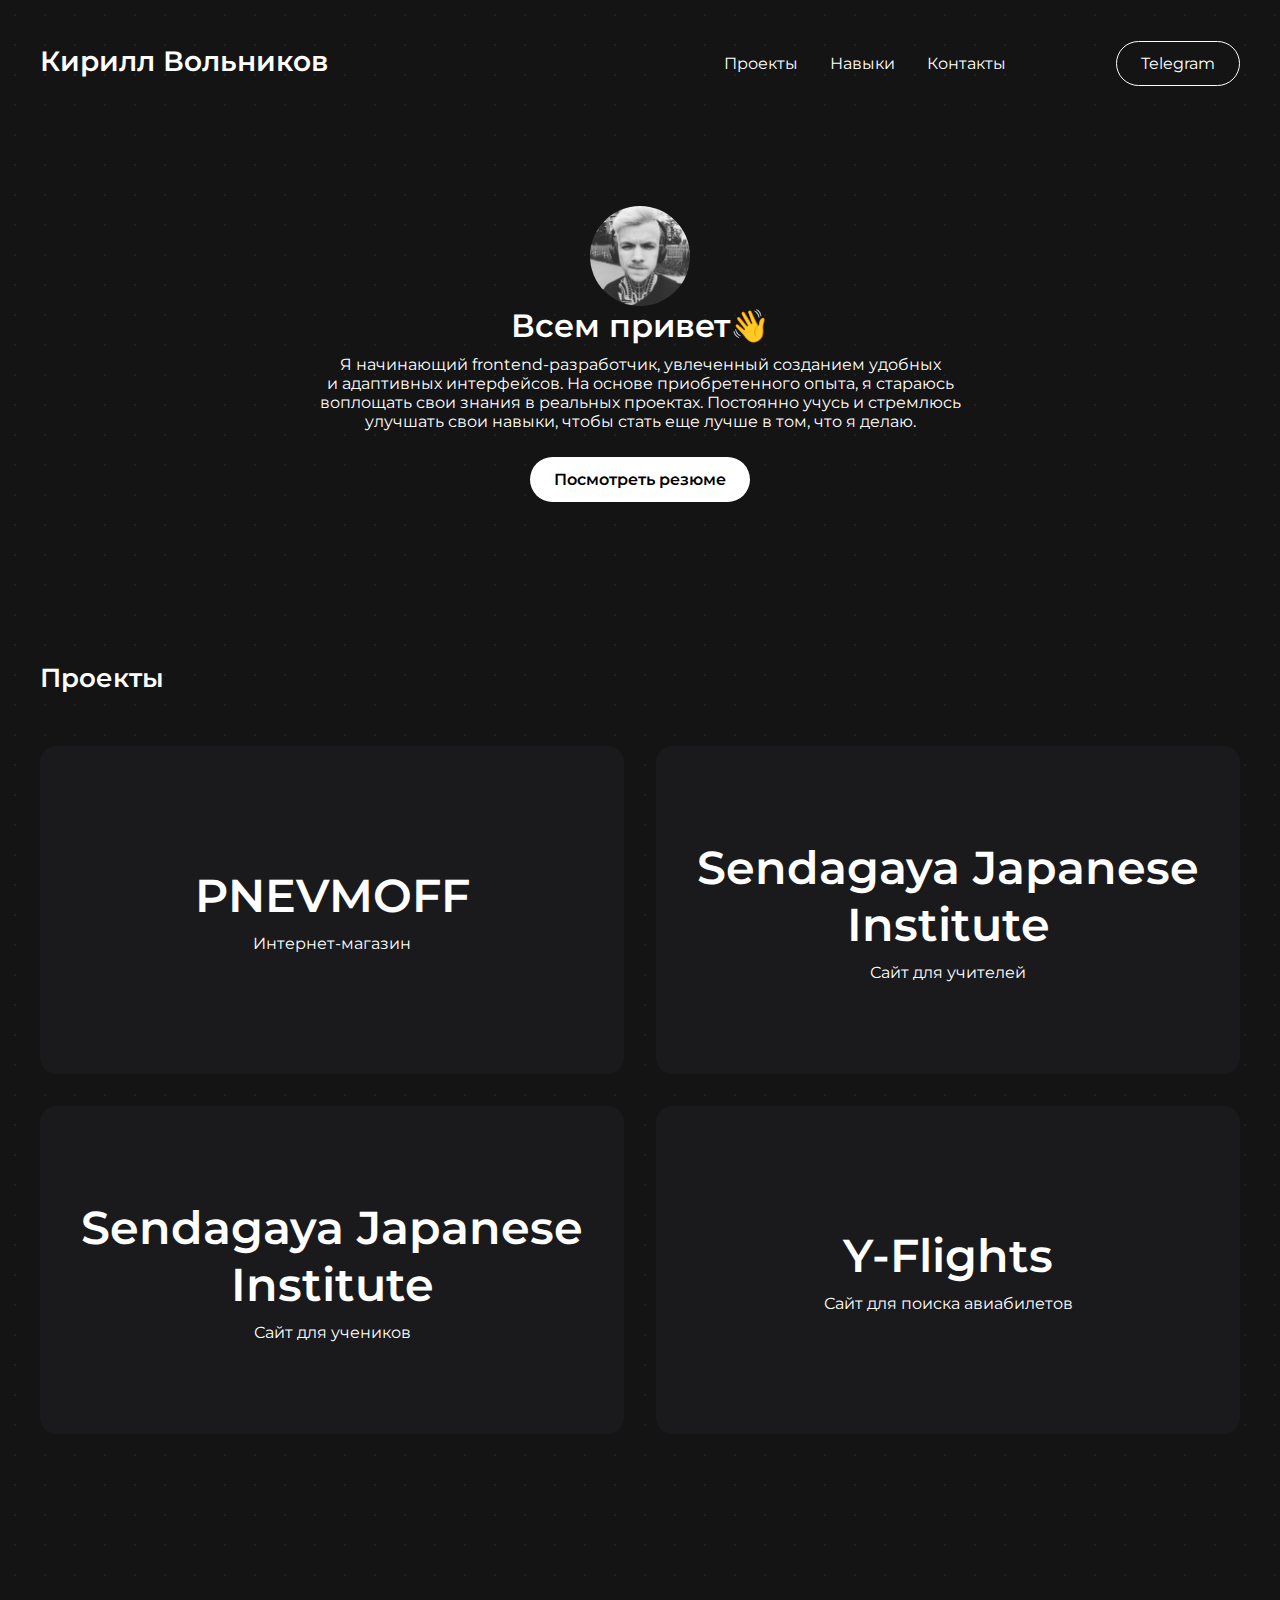
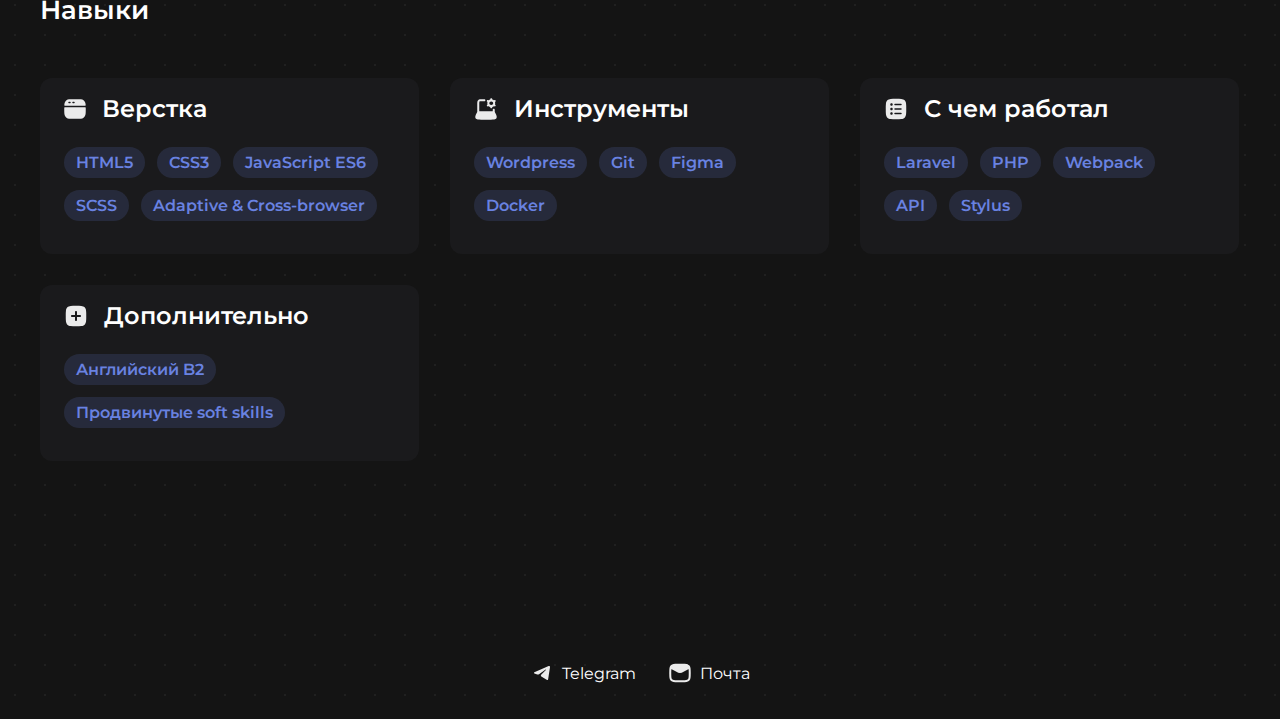
==== index.html @ 9c6f5b00 "adaptive & mobile versions" ====
<!DOCTYPE html>
<html lang="Eng">
<head>
    <meta charset="utf-8">
    <meta name="viewport" content="width=device-width, initial-scale=1">
    <title>Вольников Кирилл</title>
    <link rel="stylesheet" href="style.css"/>
    <link rel="preconnect" href="https://fonts.googleapis.com">
    <link rel="preconnect" href="https://fonts.gstatic.com" crossorigin>
    <link href="https://fonts.googleapis.com/css2?family=Montserrat:ital,wght@0,100..900;1,100..900&display=swap"
          rel="stylesheet">
</head>
<body>

<div class="mobile-menu">
    <a href="index.html#my-projects" class="mobile-item">
        <svg width="22" height="20" viewBox="0 0 22 20" fill="none" xmlns="http://www.w3.org/2000/svg">
            <path fill-rule="evenodd" clip-rule="evenodd"
                  d="M11.4635 4.24996L10.9425 3.20632C10.4704 2.25117 9.85806 1.01201 8.4626 0.488717C7.82373 0.249146 7.11205 0.249461 6.08264 0.249917C5.2039 0.249908 4.32205 0.249942 3.7497 0.300394C3.15996 0.352379 2.64388 0.462339 2.17258 0.725353C1.56533 1.06423 1.06428 1.56529 0.725396 2.17254C0.462382 2.64384 0.352422 3.15992 0.300437 3.74965C0.249985 4.322 0.249992 5.03073 0.25 5.90946V5.90947V9.05733V9.05735C0.249987 11.3657 0.249977 13.1748 0.439747 14.5863C0.633986 16.031 1.03933 17.171 1.93414 18.0658C2.82895 18.9606 3.96897 19.366 5.41371 19.5602C6.82519 19.75 8.63423 19.75 10.9426 19.75H12.2923C14.012 19.75 15.3602 19.75 16.4336 19.6408C17.5283 19.5294 18.4202 19.2983 19.1945 18.7809C19.8224 18.3614 20.3614 17.8223 20.781 17.1945C21.2983 16.4202 21.5295 15.5283 21.6408 14.4336C21.75 13.3601 21.75 12.012 21.75 10.2922C21.75 9.2732 21.75 8.36877 21.683 7.70944C21.6137 7.02888 21.4669 6.43868 21.118 5.91657C20.8444 5.50711 20.4929 5.15554 20.0834 4.88195C19.5613 4.53308 18.9711 4.38624 18.2905 4.31701C17.6312 4.24994 16.8095 4.24995 15.7905 4.24996H15.7904L11.4635 4.24996ZM14.5103 10.5681C14.1966 10.2977 14.1615 9.82411 14.4319 9.51035C14.7023 9.1966 15.1759 9.16148 15.4897 9.43192L16.4096 10.2248L16.4373 10.2487C16.6061 10.3941 16.7854 10.5486 16.9166 10.6967C17.0648 10.8642 17.25 11.13 17.25 11.5C17.25 11.8701 17.0648 12.1359 16.9166 12.3033C16.7854 12.4515 16.6061 12.6059 16.4374 12.7513L16.4373 12.7513L16.4096 12.7752L15.4897 13.5681C15.1759 13.8385 14.7023 13.8034 14.4319 13.4897C14.1615 13.1759 14.1966 12.7023 14.5103 12.4319L15.4302 11.639C15.4914 11.5863 15.5442 11.5408 15.5907 11.5C15.5442 11.4592 15.4914 11.4137 15.4302 11.361L14.5103 10.5681ZM8.0681 9.51035C8.33853 9.8241 8.30341 10.2977 7.98966 10.5681L7.06975 11.361C7.00858 11.4137 6.95583 11.4592 6.90931 11.5C6.95583 11.5408 7.00858 11.5863 7.06975 11.639L7.98966 12.4319C8.30341 12.7023 8.33853 13.1759 8.0681 13.4897C7.79767 13.8034 7.32409 13.8385 7.01034 13.5681L6.09044 12.7752L6.06265 12.7513C5.89388 12.6059 5.71456 12.4515 5.58344 12.3033C5.43518 12.1359 5.25 11.8701 5.25 11.5C5.25 11.13 5.43518 10.8642 5.58344 10.6967C5.71456 10.5486 5.89388 10.3941 6.06265 10.2487L6.09044 10.2248L7.01034 9.43192C7.32409 9.16148 7.79767 9.1966 8.0681 9.51035ZM12.6966 9.2785C12.8504 8.89391 12.6633 8.45743 12.2787 8.3036C11.8942 8.14976 11.4577 8.33682 11.3038 8.72141L9.30384 13.7214C9.15001 14.106 9.33707 14.5425 9.72166 14.6963C10.1062 14.8501 10.5427 14.6631 10.6966 14.2785L12.6966 9.2785Z"
                  fill="white"/>
        </svg>
        Проекты</a>
    <a href="index.html#my-skills" class="mobile-item">
        <svg width="22" height="22" viewBox="0 0 22 22" fill="none" xmlns="http://www.w3.org/2000/svg">
            <path fill-rule="evenodd" clip-rule="evenodd"
                  d="M16.312 0.930594C14.9686 0.749976 13.2479 0.749987 11.0572 0.75H10.9428C8.75212 0.749987 7.03144 0.749976 5.68802 0.930594C4.31137 1.11568 3.21911 1.50272 2.36091 2.36091C1.50272 3.21911 1.11568 4.31137 0.930594 5.68802C0.749976 7.03144 0.749987 8.75212 0.75 10.9428V11.0572C0.749987 13.2479 0.749976 14.9686 0.930594 16.312C1.11568 17.6886 1.50272 18.7809 2.36091 19.6391C3.21911 20.4973 4.31137 20.8843 5.68802 21.0694C7.03144 21.25 8.7521 21.25 10.9428 21.25H10.9428H11.0572H11.0572C13.2479 21.25 14.9686 21.25 16.312 21.0694C17.6886 20.8843 18.7809 20.4973 19.6391 19.6391C20.4973 18.7809 20.8843 17.6886 21.0694 16.312C21.25 14.9686 21.25 13.2479 21.25 11.0572V11.0572V10.9428V10.9428C21.25 8.7521 21.25 7.03144 21.0694 5.68802C20.8843 4.31137 20.4973 3.21911 19.6391 2.36091C18.7809 1.50272 17.6886 1.11568 16.312 0.930594ZM15 6.25C14.5858 6.25 14.25 6.58579 14.25 7C14.25 7.41421 14.5858 7.75 15 7.75C15.1849 7.75 15.3655 7.90866 15.3655 8.14286V9.38376C15.3655 9.87999 15.5578 10.3595 15.9055 10.7157L16.183 11L15.9055 11.2843C15.5578 11.6405 15.3655 12.12 15.3655 12.6162V13.8571C15.3655 14.0913 15.1849 14.25 15 14.25C14.5858 14.25 14.25 14.5858 14.25 15C14.25 15.4142 14.5858 15.75 15 15.75C16.0473 15.75 16.8655 14.8853 16.8655 13.8571V12.6162C16.8655 12.5063 16.9083 12.4044 16.979 12.332L17.3733 11.9279C17.8755 11.4134 17.8756 10.5866 17.3733 10.0721L16.979 9.66801C16.9083 9.59565 16.8655 9.49373 16.8655 9.38376V8.14286C16.8655 7.11469 16.0473 6.25 15 6.25ZM7.75 7C7.75 6.58579 7.41421 6.25 7 6.25C5.95269 6.25 5.13448 7.11469 5.13448 8.14286V9.38376C5.13448 9.49373 5.09167 9.59565 5.02105 9.66801L4.62665 10.0721C4.12445 10.5866 4.12445 11.4134 4.62665 11.9279L5.02105 12.332C5.09167 12.4044 5.13448 12.5063 5.13448 12.6162V13.8571C5.13448 14.8853 5.95269 15.75 7 15.75C7.41421 15.75 7.75 15.4142 7.75 15C7.75 14.5858 7.41421 14.25 7 14.25C6.81515 14.25 6.63448 14.0913 6.63448 13.8571V12.6162C6.63448 12.12 6.44224 11.6405 6.09447 11.2843L5.81702 11L6.09447 10.7157C6.44224 10.3595 6.63448 9.87999 6.63448 9.38376V8.14286C6.63448 7.90866 6.81515 7.75 7 7.75C7.41421 7.75 7.75 7.41421 7.75 7ZM9 10C8.44772 10 8 10.4477 8 11C8 11.5523 8.44772 12 9 12H9.00896C9.56125 12 10.009 11.5523 10.009 11C10.009 10.4477 9.56125 10 9.00896 10H9ZM12.991 10C12.4388 10 11.991 10.4477 11.991 11C11.991 11.5523 12.4388 12 12.991 12H13C13.5523 12 14 11.5523 14 11C14 10.4477 13.5523 10 13 10H12.991Z"
                  fill="white"/>
        </svg>
        Навыки</a>
    <a href="#contacts" class="mobile-item">
        <svg width="22" height="22" viewBox="0 0 22 22" fill="none" xmlns="http://www.w3.org/2000/svg">
            <path d="M8.85 0.75H13.15C17.2041 0.75 19.2311 0.75 20.4906 2.01407C21.75 3.27813 21.75 5.31261 21.75 9.38158V9.92105C21.75 13.99 21.75 16.0245 20.4906 17.2886C19.2311 18.5526 17.2041 18.5526 13.15 18.5526C12.5475 18.5661 12.0676 18.6121 11.5962 18.7199C10.5124 18.9703 9.49608 19.4783 8.49881 19.9768L8.4985 19.977C8.31046 20.071 8.12311 20.1646 7.93611 20.2562C6.25633 21.0782 5.41645 21.4893 4.88937 21.1045C4.38644 20.7285 4.36431 20.0194 4.5044 19.2351C4.56226 18.9112 4.5912 18.7492 4.52074 18.6474C4.45029 18.5457 4.28808 18.5158 3.96365 18.4558C2.90736 18.2607 2.09038 17.8716 1.50944 17.2886C0.25 16.0245 0.25 13.99 0.25 9.92105V9.38158C0.25 5.31261 0.25 3.27813 1.50944 2.01407C2.76888 0.75 4.79592 0.75 8.85 0.75Z"
                  fill="white"/>
            <path d="M7 9C6.44772 9 6 9.44771 6 10C6 10.5523 6.44772 11 7 11H7.00897C7.56126 11 8.00897 10.5523 8.00897 10C8.00897 9.44771 7.56126 9 7.00897 9H7Z"
                  fill="#141414"/>
            <path d="M10.9955 9C10.4432 9 9.99551 9.44771 9.99551 10C9.99551 10.5523 10.4432 11 10.9955 11H11.0045C11.5568 11 12.0045 10.5523 12.0045 10C12.0045 9.44771 11.5568 9 11.0045 9H10.9955Z"
                  fill="#141414"/>
            <path d="M14.991 9C14.4387 9 13.991 9.44771 13.991 10C13.991 10.5523 14.4387 11 14.991 11H15C15.5523 11 16 10.5523 16 10C16 9.44771 15.5523 9 15 9H14.991Z"
                  fill="#141414"/>
        </svg>
        Контакты</a>
</div>

<section class="index-page">
    <header>
        <a href="index.html" class="logo">Кирилл Вольников</a>
        <div class="navigation">
            <a href="index.html#my-projects" class="flex-item">Проекты</a>
            <a href="index.html#my-skills" class="flex-item">Навыки</a>
            <a href="#contacts" class="flex-item">Контакты</a>
            <a href="https://t.me/Hakaihou" class="telegram">Telegram</a>
        </div>
    </header>

    <section class="main-container">
        <div class="about-me">
            <img src="img/me.jpg" alt="">
            <h1>Всем привет👋</h1>
            <p>Я начинающий frontend-разработчик, увлеченный созданием удобных <br>и адаптивных интерфейсов. На основе
                приобретенного опыта, я стараюсь воплощать свои знания в реальных проектах. Постоянно учусь и стремлюсь
                улучшать свои навыки, чтобы стать еще лучше в том, что я делаю.</p>
            <a href="">Посмотреть резюме</a>
        </div>
        <div class="my-projects" id="my-projects">
            <h2>Проекты</h2>
            <div class="flex-container">
                <a href="pnevmoff.html" class="flex-item">
                    PNEVMOFF
                    <p>Интернет-магазин</p>
                </a>
                <a href="SJI-teachers.html" class="flex-item sendagaya">
                    Sendagaya Japanese Institute
                    <p>Сайт для учителей</p>
                </a>
                <a href="SJI-students.html" class="flex-item sendagaya-alt">
                    Sendagaya Japanese Institute
                    <p>Сайт для учеников</p>
                </a>
                <a href="Y-flights.html" class="flex-item y-flights">
                    Y-Flights
                    <p>Сайт для поиска авиабилетов</p>
                </a>
            </div>
        </div>

        <div class="my-skills" id="my-skills">
            <h2>Навыки</h2>
            <div class="flex-container">
                <div class="flex-item">
                    <p>
                        <svg width="22" height="20" viewBox="0 0 22 20" fill="none" xmlns="http://www.w3.org/2000/svg">
                            <path fill-rule="evenodd" clip-rule="evenodd"
                                  d="M8.95236 0.25H13.0493H13.0493C14.6478 0.249989 15.9143 0.249981 16.9236 0.369663C17.9619 0.492788 18.815 0.750501 19.546 1.32638C20.0471 1.72109 20.4786 2.20797 20.8237 2.76246C21.3188 3.5578 21.5392 4.47837 21.6458 5.61632C21.6488 5.64839 21.6518 5.6807 21.6546 5.71325C21.696 6.18824 21.7166 6.42573 21.568 6.58787C21.4194 6.75 21.1722 6.75 20.6778 6.75H1.32385C0.829454 6.75 0.582256 6.75 0.43363 6.58787C0.285004 6.42573 0.305691 6.18824 0.347065 5.71325C0.3499 5.6807 0.352819 5.64839 0.355824 5.61632C0.462444 4.47837 0.682878 3.5578 1.1779 2.76246C1.52302 2.20797 1.95457 1.72109 2.45563 1.32638C3.18669 0.750501 4.03979 0.492788 5.07809 0.369663C6.08736 0.249981 7.35385 0.249989 8.95235 0.25H8.95236ZM20.7537 8.25H1.24634C0.778038 8.25 0.543886 8.25 0.397474 8.39625C0.251062 8.54249 0.250796 8.77573 0.250264 9.24222C0.25 9.47395 0.25 9.71279 0.25 9.959V10.0395C0.249995 11.8506 0.249991 13.2629 0.354998 14.3837C0.461618 15.5216 0.682052 16.4422 1.17708 17.2375C1.5222 17.792 1.95374 18.2789 2.4548 18.6736C3.18587 19.2495 4.03896 19.5072 5.07727 19.6303C6.08651 19.75 7.35294 19.75 8.95137 19.75H8.95139H8.95141H8.95143H8.95145H13.0485H13.0485H13.0485H13.0485H13.0485C14.647 19.75 15.9135 19.75 16.9227 19.6303C17.961 19.5072 18.8141 19.2495 19.5452 18.6736C20.0463 18.2789 20.4778 17.792 20.8229 17.2375C21.3179 16.4422 21.5384 15.5216 21.645 14.3837C21.75 13.2629 21.75 11.8506 21.75 10.0394V9.95887C21.75 9.7127 21.75 9.47391 21.7497 9.24221C21.7492 8.77573 21.7489 8.54249 21.6025 8.39625C21.4561 8.25 21.222 8.25 20.7537 8.25ZM5 2.75C4.58579 2.75 4.25 3.08579 4.25 3.5C4.25 3.91421 4.58579 4.25 5 4.25H6C6.41421 4.25 6.75 3.91421 6.75 3.5C6.75 3.08579 6.41421 2.75 6 2.75H5ZM9 2.75C8.58579 2.75 8.25 3.08579 8.25 3.5C8.25 3.91421 8.58579 4.25 9 4.25H10C10.4142 4.25 10.75 3.91421 10.75 3.5C10.75 3.08579 10.4142 2.75 10 2.75H9Z"
                                  fill="#EBEBEB"/>
                        </svg>
                        Верстка
                    </p>
                    <div class="skills-container">
                        <div class="skill">HTML5</div>
                        <div class="skill">CSS3</div>
                        <div class="skill">JavaScript ES6</div>
                        <div class="skill">SCSS</div>
                        <div class="skill">Adaptive & Cross-browser</div>
                    </div>
                </div>
                <div class="flex-item">
                    <p>
                        <svg width="24" height="24" viewBox="0 0 24 24" fill="none" xmlns="http://www.w3.org/2000/svg">
                            <path fill-rule="evenodd" clip-rule="evenodd"
                                  d="M17.2502 1.25C17.8025 1.25 18.2502 1.69772 18.2502 2.25V2.51987C18.8496 2.67537 19.3937 2.96738 19.8453 3.36095L20.2034 3.12703C20.6658 2.82503 21.2855 2.95507 21.5875 3.41748C21.8895 3.87988 21.7595 4.49955 21.297 4.80154L20.9631 5.01962C21.0952 5.40613 21.1669 5.82007 21.1669 6.25C21.1669 6.68001 21.0951 7.09402 20.9631 7.48058L21.2967 7.69846C21.7591 8.00045 21.8891 8.62012 21.5871 9.08252C21.2851 9.54493 20.6655 9.67496 20.2031 9.37297L19.8451 9.13919C19.3936 9.53268 18.8495 9.82465 18.2502 9.98013V10.25C18.2502 10.8023 17.8025 11.25 17.2502 11.25C16.698 11.25 16.2502 10.8023 16.2502 10.25V9.98013C15.651 9.82465 15.1069 9.53268 14.6554 9.13919L14.2974 9.37297C13.835 9.67496 13.2153 9.54493 12.9134 9.08252C12.6114 8.62012 12.7414 8.00045 13.2038 7.69846L13.5374 7.48058C13.4053 7.09402 13.3336 6.68001 13.3336 6.25C13.3336 5.82007 13.4053 5.40613 13.5373 5.01962L13.2034 4.80154C12.741 4.49955 12.611 3.87988 12.913 3.41748C13.215 2.95507 13.8346 2.82503 14.297 3.12703L14.6552 3.36095C15.1068 2.96738 15.6509 2.67537 16.2502 2.51987V2.25C16.2502 1.69772 16.698 1.25 17.2502 1.25ZM17.2502 4.39286C16.5769 4.39286 15.9908 4.72769 15.6493 5.22838C15.449 5.52221 15.3336 5.87219 15.3336 6.25C15.3336 6.62786 15.449 6.97787 15.6494 7.27173C15.9908 7.77235 16.5769 8.10714 17.2502 8.10714C17.9236 8.10714 18.5096 7.77235 18.8511 7.27173C19.0515 6.97787 19.1669 6.62786 19.1669 6.25C19.1669 5.87219 19.0515 5.52221 18.8511 5.22838C18.5097 4.7277 17.9236 4.39286 17.2502 4.39286Z"
                                  fill="#EBEBEB"/>
                            <path d="M8.1843 2.25C7.29781 2.24995 6.534 2.24991 5.92234 2.33215C5.26682 2.42028 4.63847 2.61902 4.12881 3.12868C3.61914 3.63835 3.4204 4.2667 3.33227 4.92221C3.25003 5.53387 3.25007 6.29769 3.25012 7.18417L3.25013 14.75L3.25003 14.7913C3.24874 14.8426 3.24262 14.8679 3.22031 14.9141L3.21028 14.9338L2.83433 15.6653C2.11034 17.0014 1.6228 18.0653 1.39731 18.9487C1.16528 19.8577 1.19263 20.6495 1.58687 21.3656C2.02762 22.1661 2.81509 22.4782 3.69838 22.6165C4.55202 22.7501 5.69039 22.75 7.08688 22.75H16.9131C18.3096 22.75 19.448 22.7501 20.3017 22.6165C21.1849 22.4782 21.9724 22.1661 22.4132 21.3656C22.8074 20.6495 22.8347 19.8576 22.6027 18.9486C22.3767 18.0637 21.8878 16.9975 21.1616 15.658L20.8049 14.9999C20.7883 14.9692 20.7799 14.9538 20.7745 14.9413C20.7587 14.9045 20.755 14.8899 20.7514 14.85C20.7501 14.8364 20.7501 14.8076 20.7501 14.75V12.75C20.7501 12.1977 20.3024 11.75 19.7501 11.75C19.1978 11.75 18.7501 12.1977 18.7501 12.75V13.65C18.7501 13.9328 18.7501 14.0743 18.6623 14.1621C18.5744 14.25 18.433 14.25 18.1501 14.25H5.85013C5.56728 14.25 5.42586 14.25 5.33799 14.1621C5.25013 14.0743 5.25013 13.9328 5.25013 13.65V7.25C5.25013 6.27893 5.25225 5.65122 5.31443 5.18871C5.37275 4.75497 5.4669 4.61902 5.54302 4.5429C5.61914 4.46677 5.75509 4.37263 6.18883 4.31431C6.65134 4.25213 7.27905 4.25 8.25013 4.25H10.3731C10.9254 4.25 11.3731 3.80229 11.3731 3.25C11.3731 2.69772 10.9254 2.25 10.3731 2.25L8.1843 2.25Z"
                                  fill="#EBEBEB"/>
                        </svg>
                        Инструменты
                    </p>
                    <div class="skills-container">
                        <div class="skill">Wordpress</div>
                        <div class="skill">Git</div>
                        <div class="skill">Figma</div>
                        <div class="skill">Docker</div>
                    </div>
                </div>
                <div class="flex-item">
                    <p>
                        <svg width="24" height="24" viewBox="0 0 24 24" fill="none" xmlns="http://www.w3.org/2000/svg">
                            <path fill-rule="evenodd" clip-rule="evenodd"
                                  d="M17.312 1.93059C15.9686 1.74998 14.2479 1.74999 12.0572 1.75H11.9428C9.75212 1.74999 8.03144 1.74998 6.68802 1.93059C5.31137 2.11568 4.21911 2.50272 3.36091 3.36091C2.50272 4.21911 2.11568 5.31137 1.93059 6.68802C1.74998 8.03144 1.74999 9.75212 1.75 11.9428V12.0572C1.74999 14.2479 1.74998 15.9686 1.93059 17.312C2.11568 18.6886 2.50272 19.7809 3.36091 20.6391C4.21911 21.4973 5.31137 21.8843 6.68802 22.0694C8.03144 22.25 9.7521 22.25 11.9428 22.25H11.9428H12.0572H12.0572C14.2479 22.25 15.9686 22.25 17.312 22.0694C18.6886 21.8843 19.7809 21.4973 20.6391 20.6391C21.4973 19.7809 21.8843 18.6886 22.0694 17.312C22.25 15.9686 22.25 14.2479 22.25 12.0572V12.0572V11.9428V11.9428C22.25 9.7521 22.25 8.03144 22.0694 6.68802C21.8843 5.31137 21.4973 4.21911 20.6391 3.36091C19.7809 2.50272 18.6886 2.11568 17.312 1.93059ZM7.5 6.25C6.80964 6.25 6.25 6.80964 6.25 7.5C6.25 8.19036 6.80964 8.75 7.5 8.75C8.19036 8.75 8.75 8.19036 8.75 7.5C8.75 6.80964 8.19036 6.25 7.5 6.25ZM11 6.75C10.5858 6.75 10.25 7.08579 10.25 7.5C10.25 7.91421 10.5858 8.25 11 8.25H17C17.4142 8.25 17.75 7.91421 17.75 7.5C17.75 7.08579 17.4142 6.75 17 6.75L11 6.75ZM6.25 12C6.25 11.3096 6.80964 10.75 7.5 10.75C8.19036 10.75 8.75 11.3096 8.75 12C8.75 12.6904 8.19036 13.25 7.5 13.25C6.80964 13.25 6.25 12.6904 6.25 12ZM10.25 12C10.25 11.5858 10.5858 11.25 11 11.25L17 11.25C17.4142 11.25 17.75 11.5858 17.75 12C17.75 12.4142 17.4142 12.75 17 12.75L11 12.75C10.5858 12.75 10.25 12.4142 10.25 12ZM7.5 15.25C6.80964 15.25 6.25 15.8096 6.25 16.5C6.25 17.1904 6.80964 17.75 7.5 17.75C8.19036 17.75 8.75 17.1904 8.75 16.5C8.75 15.8096 8.19036 15.25 7.5 15.25ZM11 15.75C10.5858 15.75 10.25 16.0858 10.25 16.5C10.25 16.9142 10.5858 17.25 11 17.25L17 17.25C17.4142 17.25 17.75 16.9142 17.75 16.5C17.75 16.0858 17.4142 15.75 17 15.75L11 15.75Z"
                                  fill="#EBEBEB"/>
                        </svg>
                        С чем работал
                    </p>
                    <div class="skills-container">
                        <div class="skill">Laravel</div>
                        <div class="skill">PHP</div>
                        <div class="skill">Webpack</div>
                        <div class="skill">API</div>
                        <div class="skill">Stylus</div>
                    </div>
                </div>
                <div class="flex-item">
                    <p>
                        <svg width="24" height="24" viewBox="0 0 24 24" fill="none" xmlns="http://www.w3.org/2000/svg">
                            <path fill-rule="evenodd" clip-rule="evenodd"
                                  d="M17.312 1.93059C15.9686 1.74998 14.2479 1.74999 12.0572 1.75H11.9428C9.75212 1.74999 8.03144 1.74998 6.68802 1.93059C5.31137 2.11568 4.21911 2.50272 3.36091 3.36091C2.50272 4.21911 2.11568 5.31137 1.93059 6.68802C1.74998 8.03144 1.74999 9.75212 1.75 11.9428V12.0572C1.74999 14.2479 1.74998 15.9686 1.93059 17.312C2.11568 18.6886 2.50272 19.7809 3.36091 20.6391C4.21911 21.4973 5.31137 21.8843 6.68802 22.0694C8.03144 22.25 9.7521 22.25 11.9428 22.25H11.9428H12.0572H12.0572C14.2479 22.25 15.9686 22.25 17.312 22.0694C18.6886 21.8843 19.7809 21.4973 20.6391 20.6391C21.4973 19.7809 21.8843 18.6886 22.0694 17.312C22.25 15.9686 22.25 14.2479 22.25 12.0572V12.0572V11.9428V11.9428C22.25 9.7521 22.25 8.03144 22.0694 6.68802C21.8843 5.31137 21.4973 4.21911 20.6391 3.36091C19.7809 2.50272 18.6886 2.11568 17.312 1.93059ZM13 8C13 7.44772 12.5523 7 12 7C11.4477 7 11 7.44772 11 8V11H8C7.44772 11 7 11.4477 7 12C7 12.5523 7.44772 13 8 13H11V16C11 16.5523 11.4477 17 12 17C12.5523 17 13 16.5523 13 16V13H16C16.5523 13 17 12.5523 17 12C17 11.4477 16.5523 11 16 11H13V8Z"
                                  fill="#EBEBEB"/>
                        </svg>
                        Дополнительно
                    </p>
                    <div class="skills-container">
                        <div class="skill">Английский B2</div>
                        <div class="skill">Продвинутые soft skills</div>
                    </div>
                </div>
            </div>
        </div>
    </section>
</section>

<footer id="contacts">
    <div class="flex-container">
        <a href="https://t.me/Hakaihou" class="flex-item">
            <svg width="24" height="24" viewBox="0 0 24 24" fill="none" xmlns="http://www.w3.org/2000/svg">
                <path d="M19.9866 6.20879C20.1112 5.40332 19.3454 4.76755 18.6292 5.082L4.36482 11.3448C3.85123 11.5703 3.8888 12.3483 4.42147 12.5179L7.36315 13.4547C7.92458 13.6335 8.53253 13.541 9.02279 13.2023L15.655 8.62027C15.855 8.4821 16.073 8.76646 15.9021 8.94263L11.1281 13.8646C10.665 14.3421 10.7569 15.1512 11.314 15.5005L16.659 18.8523C17.2585 19.2282 18.0297 18.8506 18.1418 18.1261L19.9866 6.20879Z"
                      fill="#EBEBEB"/>
            </svg>
            Telegram
        </a>
        <a href="mailto:kv.aka.kj@gmail.com" class="flex-item">
            <svg width="24" height="24" viewBox="0 0 24 24" fill="none" xmlns="http://www.w3.org/2000/svg">
                <path fill-rule="evenodd" clip-rule="evenodd"
                      d="M14.6823 2.78681C12.7265 2.73773 11.2735 2.73774 9.3177 2.78681L9.24285 2.78869C7.73349 2.82652 6.49161 2.85765 5.49064 3.03175C4.42828 3.21654 3.53876 3.57641 2.78536 4.33174C2.0359 5.08311 1.67705 5.9586 1.49526 7.00416C1.32465 7.98538 1.29883 9.19623 1.26758 10.6617L1.26597 10.7371C1.24467 11.7351 1.24468 12.265 1.26599 13.2629L1.2676 13.3383C1.29884 14.8038 1.32466 16.0146 1.49527 16.9959C1.67707 18.0414 2.03592 18.9169 2.78537 19.6683C3.53878 20.4236 4.42829 20.7835 5.49066 20.9683C6.49162 21.1424 7.7335 21.1735 9.24286 21.2113L9.31772 21.2132C11.2735 21.2623 12.7265 21.2623 14.6823 21.2132L14.7571 21.2113C16.2665 21.1735 17.5084 21.1423 18.5094 20.9682C19.5717 20.7835 20.4612 20.4236 21.2146 19.6683C21.9641 18.9169 22.323 18.0414 22.5047 16.9958C22.6754 16.0146 22.7012 14.8038 22.7324 13.3383L22.734 13.2629C22.7553 12.2649 22.7553 11.7351 22.734 10.7371L22.7324 10.6618C22.7012 9.19627 22.6753 7.98538 22.5047 7.00416C22.3229 5.9586 21.9641 5.08311 21.2146 4.33174C20.7913 3.90728 20.3249 3.6077 19.809 3.39389C19.7305 3.35104 19.6464 3.31873 19.5587 3.29811C19.2289 3.18184 18.8796 3.09616 18.5093 3.03176C17.5084 2.85765 16.2665 2.82652 14.7571 2.78868L14.6823 2.78681ZM20.6798 8.8503C20.6604 8.44479 20.6507 8.24204 20.5039 8.16109C20.3571 8.08014 20.1765 8.18242 19.8155 8.38697L15.5798 10.787C14.2801 11.5234 13.181 12 11.9998 12C10.8186 12 9.71946 11.5234 8.41985 10.787L4.18445 8.38719C3.82343 8.18263 3.64292 8.08035 3.49608 8.1613C3.34924 8.24225 3.33957 8.44501 3.32023 8.85053C3.29416 9.39704 3.28003 10.0306 3.26403 10.7797C3.24333 11.7492 3.24334 12.2508 3.26405 13.2203C3.29736 14.7803 3.32261 15.8393 3.46432 16.6543C3.59776 17.4218 3.82038 17.8777 4.20122 18.2595C4.5781 18.6374 5.04027 18.8638 5.83355 19.0018C6.67174 19.1476 7.76497 19.1776 9.36791 19.2178C11.2902 19.266 12.7098 19.266 14.6321 19.2178C16.235 19.1776 17.3283 19.1476 18.1665 19.0018C18.9597 18.8638 19.4219 18.6374 19.7988 18.2595C20.1796 17.8777 20.4023 17.4218 20.5357 16.6543C20.6774 15.8393 20.7027 14.7803 20.736 13.2203C20.7567 12.2508 20.7567 11.7492 20.736 10.7797C20.72 10.0305 20.7058 9.39687 20.6798 8.8503Z"
                      fill="#EBEBEB"/>
            </svg>
            Почта
        </a>
    </div>
</footer>

<script>
    document.addEventListener("DOMContentLoaded", function() {
        const anchor = window.location.hash;

        const isNavigated = performance.getEntriesByType('navigation')[0].type === 'navigate';

        if (anchor && isNavigated) {
            const element = document.querySelector(anchor);
            if (element) {
                element.scrollIntoView({ behavior: "smooth" });
            }
        }

        window.history.replaceState({}, document.title, window.location.pathname + window.location.search);
    });
</script>






</body>
</html>
---- style.css ----
html {
  background-color: #141414;
  background-image: -o-radial-gradient(circle, rgba(255, 255, 255, 0.05) 1px, transparent 1px);
  background-image: radial-gradient(circle, rgba(255, 255, 255, 0.05) 1px, transparent 1px);
  background-size: 30px 30px;
  font-family: "Montserrat", sans-serif;
  color: white;
  scroll-behavior: smooth;
}
html h1, html h2 {
  font-weight: 600;
}
html h2 {
  margin: 0 0 52px;
  font-size: 26px;
}
html a {
  text-decoration: none;
  color: inherit;
}

@media (hover: hover) {
  header .navigation .flex-item:hover {
    color: #6982e1;
    transition: all 0.3s;
    -webkit-transition: all 0.3s;
    -o-transition: all 0.3s;
  }
  footer .flex-container .flex-item:hover {
    color: #6982e1;
    transition: all 0.3s;
    -webkit-transition: all 0.3s;
    -o-transition: all 0.3s;
  }
  footer .flex-container .flex-item:hover svg path {
    fill: #6982e1;
    transition: all 0.3s;
    -webkit-transition: all 0.3s;
    -o-transition: all 0.3s;
  }
}
body {
  display: -webkit-box;
  display: -ms-flexbox;
  display: flex;
  -webkit-box-orient: vertical;
  -webkit-box-direction: normal;
  -ms-flex-direction: column;
  flex-direction: column;
  -webkit-box-pack: justify;
  -ms-flex-pack: justify;
  justify-content: space-between;
  min-height: calc(100vh - 34px);
  max-width: 1200px;
  -webkit-box-sizing: border-box;
  box-sizing: border-box;
  margin: 36px auto 0 auto;
}
body .mobile-menu {
  display: none;
  position: fixed;
  width: -webkit-fill-available;
  background: #1A1A1C;
  bottom: 0;
  left: 0;
  border-top: 1px solid #141414;
}
body .mobile-menu .mobile-item {
  display: -webkit-box;
  display: -ms-flexbox;
  display: flex;
  -webkit-box-align: center;
  -ms-flex-align: center;
  align-items: center;
  gap: 5px;
  font-size: 14px;
  width: 160px;
  padding: 15px 30px;
  -webkit-box-sizing: border-box;
  box-sizing: border-box;
  position: relative;
  transition: all 0.3s ease-in-out;
  -webkit-transition: all 0.3s ease-in-out;
  -o-transition: all 0.3s ease-in-out;
  -webkit-tap-highlight-color: rgba(0, 0, 0, 0);
}
body .mobile-menu .mobile-item svg path {
  transition: all 0.3s ease-in-out;
  -webkit-transition: all 0.3s ease-in-out;
  -o-transition: all 0.3s ease-in-out;
}
body .mobile-menu .mobile-item:active {
  color: #6982e1;
  transition: all 0.3s ease-in-out;
  -webkit-transition: all 0.3s ease-in-out;
  -o-transition: all 0.3s ease-in-out;
  background: rgba(105, 130, 225, 0.2117647059);
}
body .mobile-menu .mobile-item:active svg path:first-child {
  fill: #6982e1;
  transition: all 0.3s ease-in-out;
  -webkit-transition: all 0.3s ease-in-out;
  -o-transition: all 0.3s ease-in-out;
}
body .mobile-menu .mobile-item::after {
  content: " ";
  height: 20px;
  border-right: 1px solid #777777;
  position: absolute;
  right: -1px;
}
body .mobile-menu .mobile-item:last-child::after {
  display: none;
}

header {
  display: -webkit-box;
  display: -ms-flexbox;
  display: flex;
  -webkit-box-align: center;
  -ms-flex-align: center;
  align-items: center;
  -webkit-box-pack: justify;
  -ms-flex-pack: justify;
  justify-content: space-between;
  margin-bottom: 120px;
}
header .logo {
  font-size: 28px;
  font-weight: 600;
}
header .navigation {
  display: -webkit-box;
  display: -ms-flexbox;
  display: flex;
  gap: 32px;
  -webkit-box-align: center;
  -ms-flex-align: center;
  align-items: center;
  margin-top: 5px;
}
header .navigation .flex-item {
  transition: all 0.3s;
  -webkit-transition: all 0.3s;
  -o-transition: all 0.3s;
  -webkit-tap-highlight-color: rgba(0, 0, 0, 0);
}
header .navigation .flex-item:active {
  color: #9cacf8;
  transition: all 0.3s;
  -webkit-transition: all 0.3s;
  -o-transition: all 0.3s;
}
header .telegram {
  margin-left: 78px;
  background-color: #141414;
  padding: 12px 24px;
  border-radius: 100px;
  border: 1px solid white;
  transition: all 0.3s;
  -webkit-transition: all 0.3s;
  -o-transition: all 0.3s;
  -webkit-tap-highlight-color: rgba(0, 0, 0, 0);
}
header .telegram:hover {
  background-color: #6982e1;
  border: 1px solid #6982e1;
  transition: all 0.3s;
  -webkit-transition: all 0.3s;
  -o-transition: all 0.3s;
}
header .telegram:active {
  background-color: #9cacf8;
  border: 1px solid #9cacf8;
  transition: all 0.3s;
  -webkit-transition: all 0.3s;
  -o-transition: all 0.3s;
}

footer {
  margin-bottom: 34px;
}
footer .flex-container {
  display: -webkit-box;
  display: -ms-flexbox;
  display: flex;
  -webkit-box-pack: center;
  -ms-flex-pack: center;
  justify-content: center;
  gap: 32px;
}
footer .flex-container .flex-item {
  display: -webkit-box;
  display: -ms-flexbox;
  display: flex;
  -webkit-box-align: center;
  -ms-flex-align: center;
  align-items: center;
  gap: 8px;
  transition: all 0.3s;
  -webkit-transition: all 0.3s;
  -o-transition: all 0.3s;
  -webkit-tap-highlight-color: rgba(0, 0, 0, 0);
}
footer .flex-container .flex-item svg path {
  transition: all 0.3s;
  -webkit-transition: all 0.3s;
  -o-transition: all 0.3s;
}
footer .flex-container .flex-item:active {
  color: #9cacf8;
  transition: all 0.3s;
  -webkit-transition: all 0.3s;
  -o-transition: all 0.3s;
}
footer .flex-container .flex-item:active svg path {
  fill: #9cacf8;
  transition: all 0.3s;
  -webkit-transition: all 0.3s;
  -o-transition: all 0.3s;
}

section.index-page .main-container .about-me {
  display: -webkit-box;
  display: -ms-flexbox;
  display: flex;
  -webkit-box-orient: vertical;
  -webkit-box-direction: normal;
  -ms-flex-direction: column;
  flex-direction: column;
  -webkit-box-align: center;
  -ms-flex-align: center;
  align-items: center;
  margin-bottom: 160px;
}
section.index-page .main-container .about-me img {
  width: 100px;
  height: 100px;
  border-radius: 100%;
  -o-object-fit: cover;
  object-fit: cover;
}
section.index-page .main-container .about-me h1 {
  font-size: 32px;
  margin: 0;
}
section.index-page .main-container .about-me p {
  margin: 10px 0 0;
  max-width: 650px;
  text-align: center;
}
section.index-page .main-container .about-me a {
  margin: 26px 0 0;
  display: block;
  width: max-content;
  background-color: white;
  padding: 13px 24px;
  border-radius: 100px;
  color: black;
  font-weight: 600;
  transition: all 0.3s;
  -webkit-transition: all 0.3s;
  -o-transition: all 0.3s;
  -webkit-tap-highlight-color: rgba(0, 0, 0, 0);
}
section.index-page .main-container .about-me a:hover {
  background-color: #6982e1;
  transition: all 0.3s;
  -webkit-transition: all 0.3s;
  -o-transition: all 0.3s;
  color: white;
}
section.index-page .main-container .about-me a:active {
  background-color: #9cacf8;
  transition: all 0.3s;
  -webkit-transition: all 0.3s;
  -o-transition: all 0.3s;
  color: white;
}
section.index-page .main-container .my-projects {
  margin-bottom: 160px;
}
section.index-page .main-container .my-projects .flex-container {
  display: -webkit-box;
  display: -ms-flexbox;
  display: flex;
  -ms-flex-wrap: wrap;
  flex-wrap: wrap;
  gap: 32px;
}
section.index-page .main-container .my-projects .flex-container .flex-item {
  width: 584px;
  height: 328px;
  background-color: #1A1A1C;
  border-radius: 16px;
  display: -webkit-box;
  display: -ms-flexbox;
  display: flex;
  -webkit-box-orient: vertical;
  -webkit-box-direction: normal;
  -ms-flex-direction: column;
  flex-direction: column;
  -webkit-box-align: center;
  -ms-flex-align: center;
  align-items: center;
  -webkit-box-pack: center;
  -ms-flex-pack: center;
  justify-content: center;
  font-size: 46px;
  font-weight: 600;
  cursor: pointer;
  transition: all 0.3s;
  -webkit-transition: all 0.3s;
  -o-transition: all 0.3s;
  text-align: center;
  -webkit-tap-highlight-color: rgba(0, 0, 0, 0);
}
section.index-page .main-container .my-projects .flex-container .flex-item p {
  font-size: 16px;
  color: white;
  margin: 10px 0 0;
  font-weight: normal;
  transition: all 0.3s;
  -webkit-transition: all 0.3s;
  -o-transition: all 0.3s;
}
section.index-page .main-container .my-projects .flex-container .flex-item:hover {
  color: #6982e1;
  transition: all 0.3s;
  -webkit-transition: all 0.3s;
  -o-transition: all 0.3s;
}
section.index-page .main-container .my-projects .flex-container .sendagaya:hover {
  color: #4E9472;
}
section.index-page .main-container .my-projects .flex-container .sendagaya-alt:hover {
  color: #3E6D5C;
}
section.index-page .main-container .my-projects .flex-container .y-flights:hover {
  color: #32a8dd;
}
section.index-page .main-container .my-skills .flex-container {
  display: -webkit-box;
  display: -ms-flexbox;
  display: flex;
  -ms-flex-wrap: wrap;
  flex-wrap: wrap;
  gap: 31px;
  margin-bottom: 200px;
}
section.index-page .main-container .my-skills .flex-container .flex-item {
  width: 379px;
  height: 176px;
  background-color: #1A1A1C;
  border-radius: 12px;
  padding: 16px 24px 24px 24px;
  -webkit-box-sizing: border-box;
  box-sizing: border-box;
}
section.index-page .main-container .my-skills .flex-container .flex-item p {
  display: -webkit-box;
  display: -ms-flexbox;
  display: flex;
  -webkit-box-align: center;
  -ms-flex-align: center;
  align-items: center;
  gap: 16px;
  margin: 0;
  font-weight: 600;
  font-size: 24px;
  margin-bottom: 24px;
}
section.index-page .main-container .my-skills .flex-container .flex-item .skills-container {
  display: -webkit-box;
  display: -ms-flexbox;
  display: flex;
  -ms-flex-wrap: wrap;
  flex-wrap: wrap;
  gap: 12px;
}
section.index-page .main-container .my-skills .flex-container .flex-item .skills-container .skill {
  padding: 6px 12px;
  background-color: rgba(105, 130, 225, 0.16);
  color: #6982e1;
  border-radius: 100px;
  width: -webkit-max-content;
  width: -moz-max-content;
  width: max-content;
  font-weight: 600;
}

section.project-page {
  display: -webkit-box;
  display: -ms-flexbox;
  display: flex;
  -webkit-box-orient: vertical;
  -webkit-box-direction: normal;
  -ms-flex-direction: column;
  flex-direction: column;
}
section.project-page section.main-container {
  margin-bottom: 200px;
}
section.project-page section.main-container .intro {
  margin-bottom: 52px;
}
section.project-page section.main-container .intro h1 {
  font-weight: 600;
  font-size: 42px;
  margin: 0;
}
section.project-page section.main-container .intro .site-link {
  margin: 26px 0 0;
  display: block;
  width: max-content;
  background-color: white;
  padding: 13px 24px;
  border-radius: 100px;
  color: black;
  font-weight: 600;
  transition: all 0.3s;
  -webkit-transition: all 0.3s;
  -o-transition: all 0.3s;
  -webkit-tap-highlight-color: rgba(0, 0, 0, 0);
}
section.project-page section.main-container .intro .site-link:hover {
  background-color: #6982e1;
  transition: all 0.3s;
  -webkit-transition: all 0.3s;
  -o-transition: all 0.3s;
  color: white;
}
section.project-page section.main-container .intro .site-link:active {
  background-color: #9cacf8;
  transition: all 0.3s;
  -webkit-transition: all 0.3s;
  -o-transition: all 0.3s;
  color: white;
}
section.project-page section.main-container .wrapper {
  display: -webkit-box;
  display: -ms-flexbox;
  display: flex;
  gap: 40px;
}
section.project-page section.main-container .wrapper .flex-container {
  display: -webkit-box;
  display: -ms-flexbox;
  display: flex;
  -webkit-box-orient: vertical;
  -webkit-box-direction: normal;
  -ms-flex-direction: column;
  flex-direction: column;
}
section.project-page section.main-container .wrapper .flex-container .flex-item {
  width: 580px;
}
section.project-page section.main-container .wrapper .flex-container .flex-item span {
  display: block;
  color: #999999;
  margin-bottom: 12px;
}
section.project-page section.main-container .wrapper .flex-container .flex-item p {
  margin: 0 0 24px;
  line-height: 1.5em;
}
section.project-page section.main-container .wrapper .flex-container .flex-item a {
  color: #6982e1;
  transition: all 0.3s;
  -webkit-transition: all 0.3s;
  -o-transition: all 0.3s;
}
section.project-page section.main-container .wrapper .flex-container .flex-item a:hover {
  transition: all 0.3s;
  -webkit-transition: all 0.3s;
  -o-transition: all 0.3s;
  color: #9cacf8;
}
section.project-page section.main-container .wrapper .flex-container .flex-item a:active {
  color: #bec9fc;
  transition: all 0.3s;
  -webkit-transition: all 0.3s;
  -o-transition: all 0.3s;
}
section.project-page section.main-container .wrapper .flex-container .flex-item ul:last-child {
  margin-bottom: 24px;
}
section.project-page section.main-container .wrapper .flex-container .flex-item ul {
  margin: 0 0 12px;
  padding: 0;
}
section.project-page section.main-container .wrapper .flex-container .flex-item ul li:first-child {
  margin-top: 6px;
}
section.project-page section.main-container .wrapper .flex-container .flex-item ul li {
  margin: 0 0 6px 25px;
}

@media (max-width: 1220px) {
  section.index-page .main-container .my-projects h2 {
    text-align: center;
  }
  section.index-page .main-container .my-projects .flex-container {
    -webkit-box-pack: center;
    -ms-flex-pack: center;
    justify-content: center;
  }
  section.index-page .main-container .my-skills h2 {
    text-align: center;
  }
  section.index-page .main-container .my-skills .flex-container {
    -webkit-box-pack: center;
    -ms-flex-pack: center;
    justify-content: center;
  }
}
@media (max-width: 1024px) {
  body {
    max-width: 900px;
  }
  header .telegram {
    margin-left: 32px;
  }
  section.project-page section.main-container .wrapper .flex-container .flex-item {
    width: initial;
  }
  section.project-page section.main-container .wrapper .flex-container {
    width: 50%;
  }
}
@media (max-width: 768px) {
  body {
    max-width: 730px;
  }
  header .telegram {
    margin-left: 0;
  }
  header .navigation {
    gap: 20px;
  }
  section.index-page .main-container .my-projects .flex-container .flex-item:active {
    background: rgba(105, 130, 225, 0.2117647059);
  }
  footer .flex-container .flex-item:active {
    color: #6982e1;
    background: rgba(105, 130, 225, 0.2117647059);
  }
  footer .flex-container .flex-item:active svg path {
    fill: #6982e1;
  }
  header .navigation .flex-item:active {
    color: #6982e1;
    background: rgba(105, 130, 225, 0.2117647059);
  }
}
@media (max-width: 480px) {
  header .navigation .flex-item {
    display: none;
  }
  header .navigation {
    margin-top: 0;
  }
  body {
    max-width: 440px;
  }
  section.index-page .main-container .my-projects .flex-container .flex-item {
    width: 400px;
    height: 230px;
    font-size: 32px;
    font-weight: 600;
  }
  body .mobile-menu {
    display: -webkit-box;
    display: -ms-flexbox;
    display: flex;
  }
  footer {
    margin-bottom: 76px;
  }
  section.project-page section.main-container .wrapper {
    gap: 0;
  }
  section.project-page section.main-container .wrapper {
    flex-direction: column;
  }
  section.project-page section.main-container .wrapper .flex-container {
    width: auto;
  }
}
@media (max-width: 360px) {
  body {
    max-width: 320px;
  }
  header .logo {
    font-size: 20px;
    font-weight: 600;
  }
  header .telegram {
    padding: 8px 10px;
  }
  body .mobile-menu .mobile-item {
    width: 120px;
    font-size: 12px;
    padding: 10px 15px;
  }
  section.index-page .main-container .my-projects .flex-container .flex-item {
    height: 200px;
  }
  section.index-page .main-container .my-skills .flex-container .flex-item {
    height: auto;
  }
}
@media (max-height: 1080px) {
  body {
    overflow: auto !important;
  }
}

/*# sourceMappingURL=style.css.map */
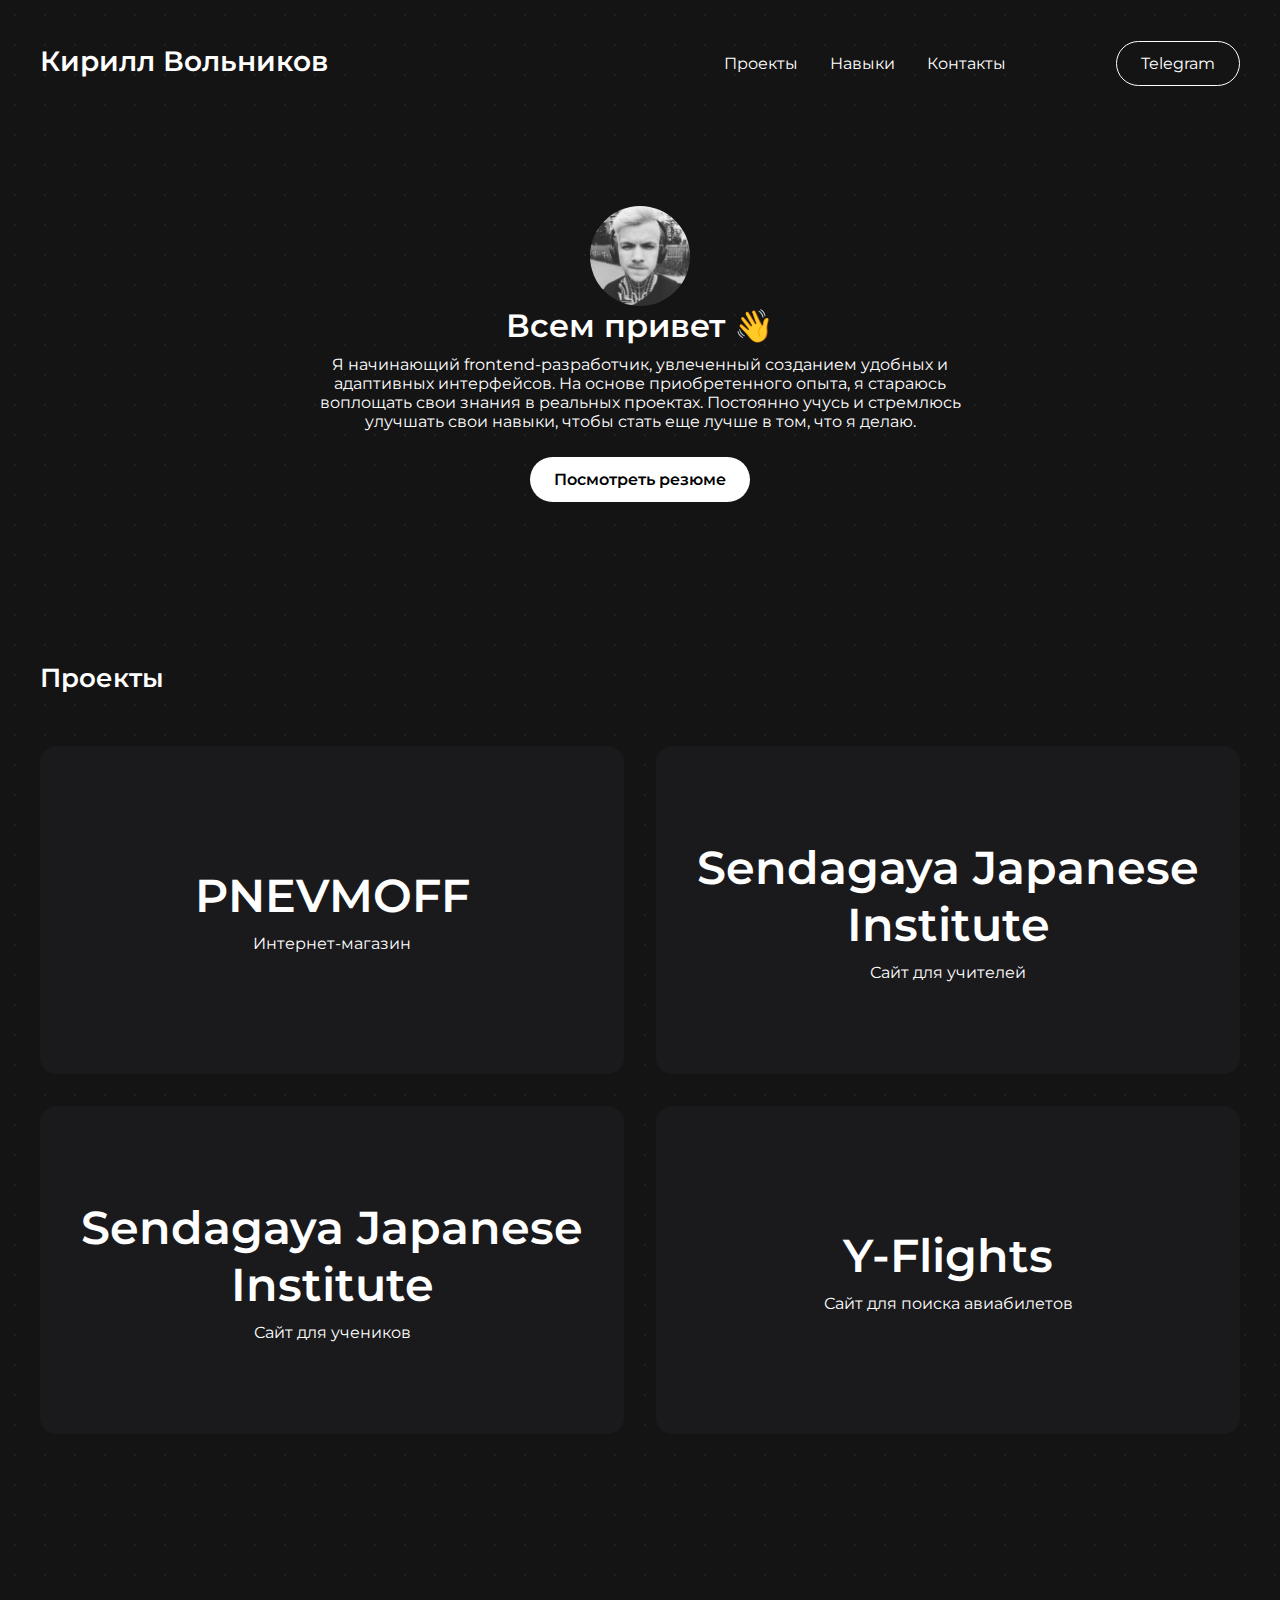
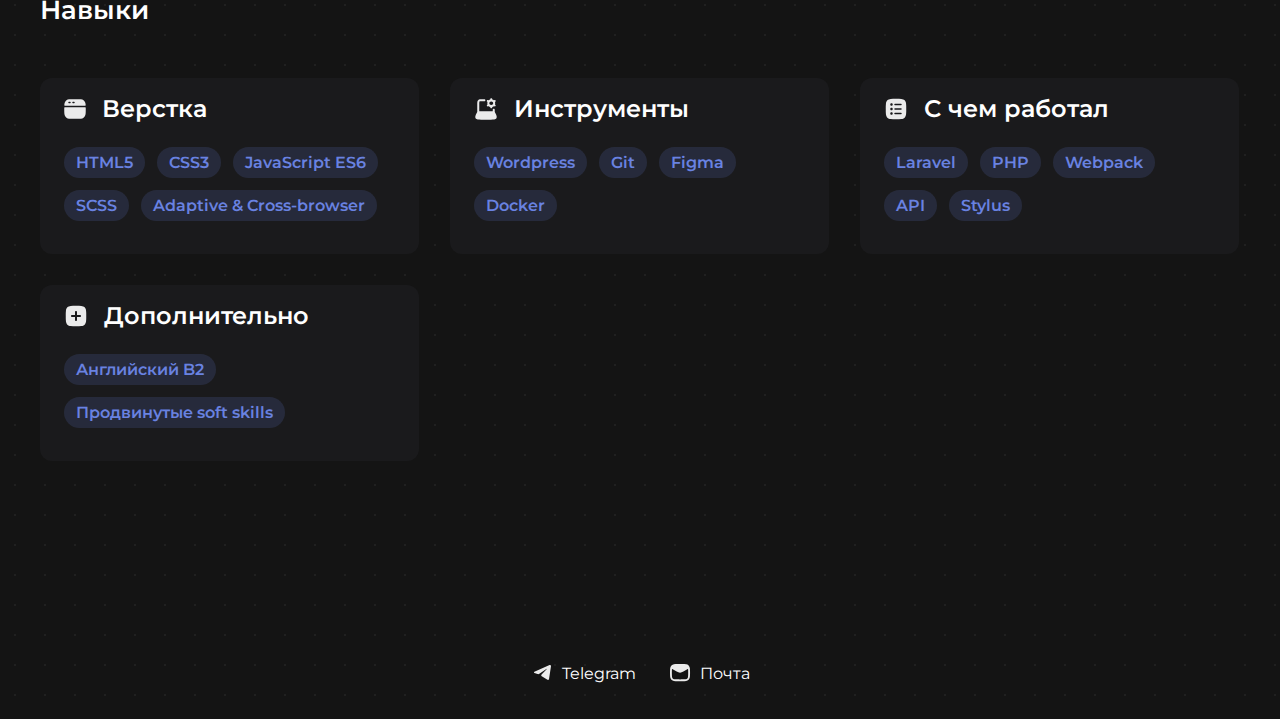
==== commit 58e47c1c: "mobile version fix" ====
--- a/index.html
+++ b/index.html
@@ -1,5 +1,5 @@
 <!DOCTYPE html>
-<html lang="Eng">
+<html lang="Eng" id="main-page">
 <head>
     <meta charset="utf-8">
     <meta name="viewport" content="width=device-width, initial-scale=1">
@@ -10,35 +10,40 @@
     <link href="https://fonts.googleapis.com/css2?family=Montserrat:ital,wght@0,100..900;1,100..900&display=swap"
           rel="stylesheet">
 </head>
+
 <body>
 
 <div class="mobile-menu">
+    <a href="index.html#main-page" class="mobile-item">
+        <svg width="24" height="24" viewBox="0 0 24 24" fill="none" xmlns="http://www.w3.org/2000/svg">
+            <path fill-rule="evenodd" clip-rule="evenodd"
+                  d="M9.52381 1.99594C10.3597 1.52688 11.1339 1.25 12 1.25C12.8661 1.25 13.6403 1.52688 14.4762 1.99594C15.2861 2.45043 16.2141 3.12145 17.3811 3.96522L17.3811 3.96525L18.8902 5.05633C19.8267 5.73347 20.5747 6.2743 21.1389 6.77487C21.7215 7.29173 22.1573 7.807 22.4337 8.45513C22.7108 9.10469 22.7778 9.77045 22.7406 10.5381C22.7047 11.2789 22.5674 12.1726 22.3961 13.2871L22.0808 15.3387C21.8374 16.9225 21.6437 18.1837 21.359 19.1662C21.0646 20.1821 20.6499 20.9887 19.9086 21.6052C19.1704 22.2192 18.2911 22.4926 17.2169 22.6231C16.172 22.75 14.8539 22.75 13.1889 22.75H10.8111C9.14615 22.75 7.828 22.75 6.78306 22.6231C5.7089 22.4926 4.82957 22.2192 4.0914 21.6052C3.35016 20.9887 2.93544 20.1821 2.64105 19.1662C2.35635 18.1836 2.16256 16.9225 1.91918 15.3387L1.60393 13.2872C1.43264 12.1727 1.29528 11.2789 1.25941 10.5381C1.22225 9.77045 1.28925 9.10469 1.5663 8.45513C1.84274 7.807 2.27855 7.29173 2.86109 6.77487C3.42528 6.27429 4.1733 5.73346 5.10984 5.05632L6.61887 3.96524C7.78586 3.12145 8.7139 2.45043 9.52381 1.99594ZM10 17C9.44772 17 9 17.4477 9 18C9 18.5523 9.44772 19 10 19H14C14.5523 19 15 18.5523 15 18C15 17.4477 14.5523 17 14 17H10Z"
+                  fill="white"/>
+        </svg>
+        Главная
+    </a>
+
     <a href="index.html#my-projects" class="mobile-item">
-        <svg width="22" height="20" viewBox="0 0 22 20" fill="none" xmlns="http://www.w3.org/2000/svg">
-            <path fill-rule="evenodd" clip-rule="evenodd"
-                  d="M11.4635 4.24996L10.9425 3.20632C10.4704 2.25117 9.85806 1.01201 8.4626 0.488717C7.82373 0.249146 7.11205 0.249461 6.08264 0.249917C5.2039 0.249908 4.32205 0.249942 3.7497 0.300394C3.15996 0.352379 2.64388 0.462339 2.17258 0.725353C1.56533 1.06423 1.06428 1.56529 0.725396 2.17254C0.462382 2.64384 0.352422 3.15992 0.300437 3.74965C0.249985 4.322 0.249992 5.03073 0.25 5.90946V5.90947V9.05733V9.05735C0.249987 11.3657 0.249977 13.1748 0.439747 14.5863C0.633986 16.031 1.03933 17.171 1.93414 18.0658C2.82895 18.9606 3.96897 19.366 5.41371 19.5602C6.82519 19.75 8.63423 19.75 10.9426 19.75H12.2923C14.012 19.75 15.3602 19.75 16.4336 19.6408C17.5283 19.5294 18.4202 19.2983 19.1945 18.7809C19.8224 18.3614 20.3614 17.8223 20.781 17.1945C21.2983 16.4202 21.5295 15.5283 21.6408 14.4336C21.75 13.3601 21.75 12.012 21.75 10.2922C21.75 9.2732 21.75 8.36877 21.683 7.70944C21.6137 7.02888 21.4669 6.43868 21.118 5.91657C20.8444 5.50711 20.4929 5.15554 20.0834 4.88195C19.5613 4.53308 18.9711 4.38624 18.2905 4.31701C17.6312 4.24994 16.8095 4.24995 15.7905 4.24996H15.7904L11.4635 4.24996ZM14.5103 10.5681C14.1966 10.2977 14.1615 9.82411 14.4319 9.51035C14.7023 9.1966 15.1759 9.16148 15.4897 9.43192L16.4096 10.2248L16.4373 10.2487C16.6061 10.3941 16.7854 10.5486 16.9166 10.6967C17.0648 10.8642 17.25 11.13 17.25 11.5C17.25 11.8701 17.0648 12.1359 16.9166 12.3033C16.7854 12.4515 16.6061 12.6059 16.4374 12.7513L16.4373 12.7513L16.4096 12.7752L15.4897 13.5681C15.1759 13.8385 14.7023 13.8034 14.4319 13.4897C14.1615 13.1759 14.1966 12.7023 14.5103 12.4319L15.4302 11.639C15.4914 11.5863 15.5442 11.5408 15.5907 11.5C15.5442 11.4592 15.4914 11.4137 15.4302 11.361L14.5103 10.5681ZM8.0681 9.51035C8.33853 9.8241 8.30341 10.2977 7.98966 10.5681L7.06975 11.361C7.00858 11.4137 6.95583 11.4592 6.90931 11.5C6.95583 11.5408 7.00858 11.5863 7.06975 11.639L7.98966 12.4319C8.30341 12.7023 8.33853 13.1759 8.0681 13.4897C7.79767 13.8034 7.32409 13.8385 7.01034 13.5681L6.09044 12.7752L6.06265 12.7513C5.89388 12.6059 5.71456 12.4515 5.58344 12.3033C5.43518 12.1359 5.25 11.8701 5.25 11.5C5.25 11.13 5.43518 10.8642 5.58344 10.6967C5.71456 10.5486 5.89388 10.3941 6.06265 10.2487L6.09044 10.2248L7.01034 9.43192C7.32409 9.16148 7.79767 9.1966 8.0681 9.51035ZM12.6966 9.2785C12.8504 8.89391 12.6633 8.45743 12.2787 8.3036C11.8942 8.14976 11.4577 8.33682 11.3038 8.72141L9.30384 13.7214C9.15001 14.106 9.33707 14.5425 9.72166 14.6963C10.1062 14.8501 10.5427 14.6631 10.6966 14.2785L12.6966 9.2785Z"
-                  fill="white"/>
-        </svg>
-        Проекты</a>
+        <svg width="24" height="24" viewBox="0 0 24 24" fill="none" xmlns="http://www.w3.org/2000/svg">
+            <path fill-rule="evenodd" clip-rule="evenodd" d="M12.4635 6.24996L11.9425 5.20632C11.4704 4.25117 10.8581 3.01201 9.4626 2.48872C8.82373 2.24915 8.11205 2.24946 7.08264 2.24992C6.2039 2.24991 5.32205 2.24994 4.7497 2.30039C4.15996 2.35238 3.64388 2.46234 3.17258 2.72535C2.56533 3.06423 2.06428 3.56529 1.7254 4.17254C1.46238 4.64384 1.35242 5.15992 1.30044 5.74965C1.24998 6.322 1.24999 7.03073 1.25 7.90946V7.90947V11.0573V11.0573C1.24999 13.3657 1.24998 15.1748 1.43975 16.5863C1.63399 18.031 2.03933 19.171 2.93414 20.0658C3.82895 20.9606 4.96897 21.366 6.41371 21.5602C7.82519 21.75 9.63423 21.75 11.9426 21.75H13.2923C15.012 21.75 16.3602 21.75 17.4336 21.6408C18.5283 21.5294 19.4202 21.2983 20.1945 20.7809C20.8224 20.3614 21.3614 19.8223 21.781 19.1945C22.2983 18.4202 22.5295 17.5283 22.6408 16.4336C22.75 15.3601 22.75 14.012 22.75 12.2922C22.75 11.2732 22.75 10.3688 22.683 9.70944C22.6137 9.02888 22.4669 8.43868 22.118 7.91657C21.8444 7.50711 21.4929 7.15554 21.0834 6.88195C20.5613 6.53308 19.9711 6.38624 19.2905 6.31701C18.6312 6.24994 17.8095 6.24995 16.7905 6.24996H16.7904L12.4635 6.24996ZM15.5103 12.5681C15.1966 12.2977 15.1615 11.8241 15.4319 11.5104C15.7023 11.1966 16.1759 11.1615 16.4897 11.4319L17.4096 12.2248L17.4373 12.2487C17.6061 12.3941 17.7854 12.5486 17.9166 12.6967C18.0648 12.8642 18.25 13.13 18.25 13.5C18.25 13.8701 18.0648 14.1359 17.9166 14.3033C17.7854 14.4515 17.6061 14.6059 17.4374 14.7513L17.4373 14.7513L17.4096 14.7752L16.4897 15.5681C16.1759 15.8385 15.7023 15.8034 15.4319 15.4897C15.1615 15.1759 15.1966 14.7023 15.5103 14.4319L16.4302 13.639C16.4914 13.5863 16.5442 13.5408 16.5907 13.5C16.5442 13.4592 16.4914 13.4137 16.4302 13.361L15.5103 12.5681ZM9.0681 11.5104C9.33853 11.8241 9.30341 12.2977 8.98966 12.5681L8.06975 13.361C8.00858 13.4137 7.95583 13.4592 7.90931 13.5C7.95583 13.5408 8.00858 13.5863 8.06975 13.639L8.98966 14.4319C9.30341 14.7023 9.33853 15.1759 9.0681 15.4897C8.79767 15.8034 8.32409 15.8385 8.01034 15.5681L7.09044 14.7752L7.06265 14.7513C6.89388 14.6059 6.71456 14.4515 6.58344 14.3033C6.43518 14.1359 6.25 13.8701 6.25 13.5C6.25 13.13 6.43518 12.8642 6.58344 12.6967C6.71456 12.5486 6.89388 12.3941 7.06265 12.2487L7.09044 12.2248L8.01034 11.4319C8.32409 11.1615 8.79767 11.1966 9.0681 11.5104ZM13.6966 11.2785C13.8504 10.8939 13.6633 10.4574 13.2787 10.3036C12.8942 10.1498 12.4577 10.3368 12.3038 10.7214L10.3038 15.7214C10.15 16.106 10.3371 16.5425 10.7217 16.6963C11.1062 16.8501 11.5427 16.6631 11.6966 16.2785L13.6966 11.2785Z" fill="white"/>
+        </svg>
+        Проекты
+    </a>
     <a href="index.html#my-skills" class="mobile-item">
-        <svg width="22" height="22" viewBox="0 0 22 22" fill="none" xmlns="http://www.w3.org/2000/svg">
-            <path fill-rule="evenodd" clip-rule="evenodd"
-                  d="M16.312 0.930594C14.9686 0.749976 13.2479 0.749987 11.0572 0.75H10.9428C8.75212 0.749987 7.03144 0.749976 5.68802 0.930594C4.31137 1.11568 3.21911 1.50272 2.36091 2.36091C1.50272 3.21911 1.11568 4.31137 0.930594 5.68802C0.749976 7.03144 0.749987 8.75212 0.75 10.9428V11.0572C0.749987 13.2479 0.749976 14.9686 0.930594 16.312C1.11568 17.6886 1.50272 18.7809 2.36091 19.6391C3.21911 20.4973 4.31137 20.8843 5.68802 21.0694C7.03144 21.25 8.7521 21.25 10.9428 21.25H10.9428H11.0572H11.0572C13.2479 21.25 14.9686 21.25 16.312 21.0694C17.6886 20.8843 18.7809 20.4973 19.6391 19.6391C20.4973 18.7809 20.8843 17.6886 21.0694 16.312C21.25 14.9686 21.25 13.2479 21.25 11.0572V11.0572V10.9428V10.9428C21.25 8.7521 21.25 7.03144 21.0694 5.68802C20.8843 4.31137 20.4973 3.21911 19.6391 2.36091C18.7809 1.50272 17.6886 1.11568 16.312 0.930594ZM15 6.25C14.5858 6.25 14.25 6.58579 14.25 7C14.25 7.41421 14.5858 7.75 15 7.75C15.1849 7.75 15.3655 7.90866 15.3655 8.14286V9.38376C15.3655 9.87999 15.5578 10.3595 15.9055 10.7157L16.183 11L15.9055 11.2843C15.5578 11.6405 15.3655 12.12 15.3655 12.6162V13.8571C15.3655 14.0913 15.1849 14.25 15 14.25C14.5858 14.25 14.25 14.5858 14.25 15C14.25 15.4142 14.5858 15.75 15 15.75C16.0473 15.75 16.8655 14.8853 16.8655 13.8571V12.6162C16.8655 12.5063 16.9083 12.4044 16.979 12.332L17.3733 11.9279C17.8755 11.4134 17.8756 10.5866 17.3733 10.0721L16.979 9.66801C16.9083 9.59565 16.8655 9.49373 16.8655 9.38376V8.14286C16.8655 7.11469 16.0473 6.25 15 6.25ZM7.75 7C7.75 6.58579 7.41421 6.25 7 6.25C5.95269 6.25 5.13448 7.11469 5.13448 8.14286V9.38376C5.13448 9.49373 5.09167 9.59565 5.02105 9.66801L4.62665 10.0721C4.12445 10.5866 4.12445 11.4134 4.62665 11.9279L5.02105 12.332C5.09167 12.4044 5.13448 12.5063 5.13448 12.6162V13.8571C5.13448 14.8853 5.95269 15.75 7 15.75C7.41421 15.75 7.75 15.4142 7.75 15C7.75 14.5858 7.41421 14.25 7 14.25C6.81515 14.25 6.63448 14.0913 6.63448 13.8571V12.6162C6.63448 12.12 6.44224 11.6405 6.09447 11.2843L5.81702 11L6.09447 10.7157C6.44224 10.3595 6.63448 9.87999 6.63448 9.38376V8.14286C6.63448 7.90866 6.81515 7.75 7 7.75C7.41421 7.75 7.75 7.41421 7.75 7ZM9 10C8.44772 10 8 10.4477 8 11C8 11.5523 8.44772 12 9 12H9.00896C9.56125 12 10.009 11.5523 10.009 11C10.009 10.4477 9.56125 10 9.00896 10H9ZM12.991 10C12.4388 10 11.991 10.4477 11.991 11C11.991 11.5523 12.4388 12 12.991 12H13C13.5523 12 14 11.5523 14 11C14 10.4477 13.5523 10 13 10H12.991Z"
-                  fill="white"/>
-        </svg>
-        Навыки</a>
+        <svg width="24" height="24" viewBox="0 0 24 24" fill="none" xmlns="http://www.w3.org/2000/svg">
+            <path fill-rule="evenodd" clip-rule="evenodd" d="M17.312 1.93059C15.9686 1.74998 14.2479 1.74999 12.0572 1.75H11.9428C9.75212 1.74999 8.03144 1.74998 6.68802 1.93059C5.31137 2.11568 4.21911 2.50272 3.36091 3.36091C2.50272 4.21911 2.11568 5.31137 1.93059 6.68802C1.74998 8.03144 1.74999 9.75212 1.75 11.9428V12.0572C1.74999 14.2479 1.74998 15.9686 1.93059 17.312C2.11568 18.6886 2.50272 19.7809 3.36091 20.6391C4.21911 21.4973 5.31137 21.8843 6.68802 22.0694C8.03144 22.25 9.7521 22.25 11.9428 22.25H11.9428H12.0572H12.0572C14.2479 22.25 15.9686 22.25 17.312 22.0694C18.6886 21.8843 19.7809 21.4973 20.6391 20.6391C21.4973 19.7809 21.8843 18.6886 22.0694 17.312C22.25 15.9686 22.25 14.2479 22.25 12.0572V12.0572V11.9428V11.9428C22.25 9.7521 22.25 8.03144 22.0694 6.68802C21.8843 5.31137 21.4973 4.21911 20.6391 3.36091C19.7809 2.50272 18.6886 2.11568 17.312 1.93059ZM16 7.25C15.5858 7.25 15.25 7.58579 15.25 8C15.25 8.41421 15.5858 8.75 16 8.75C16.1849 8.75 16.3655 8.90866 16.3655 9.14286V10.3838C16.3655 10.88 16.5578 11.3595 16.9055 11.7157L17.183 12L16.9055 12.2843C16.5578 12.6405 16.3655 13.12 16.3655 13.6162V14.8571C16.3655 15.0913 16.1849 15.25 16 15.25C15.5858 15.25 15.25 15.5858 15.25 16C15.25 16.4142 15.5858 16.75 16 16.75C17.0473 16.75 17.8655 15.8853 17.8655 14.8571V13.6162C17.8655 13.5063 17.9083 13.4044 17.979 13.332L18.3733 12.9279C18.8755 12.4134 18.8756 11.5866 18.3733 11.0721L17.979 10.668C17.9083 10.5956 17.8655 10.4937 17.8655 10.3838V9.14286C17.8655 8.11469 17.0473 7.25 16 7.25ZM8.75 8C8.75 7.58579 8.41421 7.25 8 7.25C6.95269 7.25 6.13448 8.11469 6.13448 9.14286V10.3838C6.13448 10.4937 6.09167 10.5956 6.02105 10.668L5.62665 11.0721C5.12445 11.5866 5.12445 12.4134 5.62665 12.9279L6.02105 13.332C6.09167 13.4044 6.13448 13.5063 6.13448 13.6162V14.8571C6.13448 15.8853 6.95269 16.75 8 16.75C8.41421 16.75 8.75 16.4142 8.75 16C8.75 15.5858 8.41421 15.25 8 15.25C7.81515 15.25 7.63448 15.0913 7.63448 14.8571V13.6162C7.63448 13.12 7.44224 12.6405 7.09447 12.2843L6.81702 12L7.09447 11.7157C7.44224 11.3595 7.63448 10.88 7.63448 10.3838V9.14286C7.63448 8.90866 7.81515 8.75 8 8.75C8.41421 8.75 8.75 8.41421 8.75 8ZM10 11C9.44772 11 9 11.4477 9 12C9 12.5523 9.44772 13 10 13H10.009C10.5612 13 11.009 12.5523 11.009 12C11.009 11.4477 10.5612 11 10.009 11H10ZM13.991 11C13.4388 11 12.991 11.4477 12.991 12C12.991 12.5523 13.4388 13 13.991 13H14C14.5523 13 15 12.5523 15 12C15 11.4477 14.5523 11 14 11H13.991Z" fill="white"/>
+        </svg>
+        Навыки
+    </a>
     <a href="#contacts" class="mobile-item">
-        <svg width="22" height="22" viewBox="0 0 22 22" fill="none" xmlns="http://www.w3.org/2000/svg">
-            <path d="M8.85 0.75H13.15C17.2041 0.75 19.2311 0.75 20.4906 2.01407C21.75 3.27813 21.75 5.31261 21.75 9.38158V9.92105C21.75 13.99 21.75 16.0245 20.4906 17.2886C19.2311 18.5526 17.2041 18.5526 13.15 18.5526C12.5475 18.5661 12.0676 18.6121 11.5962 18.7199C10.5124 18.9703 9.49608 19.4783 8.49881 19.9768L8.4985 19.977C8.31046 20.071 8.12311 20.1646 7.93611 20.2562C6.25633 21.0782 5.41645 21.4893 4.88937 21.1045C4.38644 20.7285 4.36431 20.0194 4.5044 19.2351C4.56226 18.9112 4.5912 18.7492 4.52074 18.6474C4.45029 18.5457 4.28808 18.5158 3.96365 18.4558C2.90736 18.2607 2.09038 17.8716 1.50944 17.2886C0.25 16.0245 0.25 13.99 0.25 9.92105V9.38158C0.25 5.31261 0.25 3.27813 1.50944 2.01407C2.76888 0.75 4.79592 0.75 8.85 0.75Z"
-                  fill="white"/>
-            <path d="M7 9C6.44772 9 6 9.44771 6 10C6 10.5523 6.44772 11 7 11H7.00897C7.56126 11 8.00897 10.5523 8.00897 10C8.00897 9.44771 7.56126 9 7.00897 9H7Z"
-                  fill="#141414"/>
-            <path d="M10.9955 9C10.4432 9 9.99551 9.44771 9.99551 10C9.99551 10.5523 10.4432 11 10.9955 11H11.0045C11.5568 11 12.0045 10.5523 12.0045 10C12.0045 9.44771 11.5568 9 11.0045 9H10.9955Z"
-                  fill="#141414"/>
-            <path d="M14.991 9C14.4387 9 13.991 9.44771 13.991 10C13.991 10.5523 14.4387 11 14.991 11H15C15.5523 11 16 10.5523 16 10C16 9.44771 15.5523 9 15 9H14.991Z"
-                  fill="#141414"/>
-        </svg>
-        Контакты</a>
+        <svg width="24" height="24" viewBox="0 0 24 24" fill="none" xmlns="http://www.w3.org/2000/svg">
+            <path d="M9.85 1.75H14.15C18.2041 1.75 20.2311 1.75 21.4906 3.01407C22.75 4.27813 22.75 6.31261 22.75 10.3816V10.9211C22.75 14.99 22.75 17.0245 21.4906 18.2886C20.2311 19.5526 18.2041 19.5526 14.15 19.5526C13.5475 19.5661 13.0676 19.6121 12.5962 19.7199C11.5124 19.9703 10.4961 20.4783 9.49881 20.9768L9.4985 20.977C9.31046 21.071 9.12311 21.1646 8.93611 21.2562C7.25633 22.0782 6.41645 22.4893 5.88937 22.1045C5.38644 21.7285 5.36431 21.0194 5.5044 20.2351C5.56226 19.9112 5.5912 19.7492 5.52074 19.6474C5.45029 19.5457 5.28808 19.5158 4.96365 19.4558C3.90736 19.2607 3.09038 18.8716 2.50944 18.2886C1.25 17.0245 1.25 14.99 1.25 10.9211V10.3816C1.25 6.31261 1.25 4.27813 2.50944 3.01407C3.76888 1.75 5.79592 1.75 9.85 1.75Z" fill="white"/>
+            <path d="M8 10C7.44772 10 7 10.4477 7 11C7 11.5523 7.44772 12 8 12H8.00897C8.56126 12 9.00897 11.5523 9.00897 11C9.00897 10.4477 8.56126 10 8.00897 10H8Z" fill="#141414"/>
+            <path d="M11.9955 10C11.4432 10 10.9955 10.4477 10.9955 11C10.9955 11.5523 11.4432 12 11.9955 12H12.0045C12.5568 12 13.0045 11.5523 13.0045 11C13.0045 10.4477 12.5568 10 12.0045 10H11.9955Z" fill="#141414"/>
+            <path d="M15.991 10C15.4387 10 14.991 10.4477 14.991 11C14.991 11.5523 15.4387 12 15.991 12H16C16.5523 12 17 11.5523 17 11C17 10.4477 16.5523 10 16 10H15.991Z" fill="#141414"/>
+        </svg>
+        Контакты
+    </a>
 </div>
 
 <section class="index-page">
@@ -55,8 +60,8 @@
     <section class="main-container">
         <div class="about-me">
             <img src="img/me.jpg" alt="">
-            <h1>Всем привет👋</h1>
-            <p>Я начинающий frontend-разработчик, увлеченный созданием удобных <br>и адаптивных интерфейсов. На основе
+            <h1>Всем привет 👋</h1>
+            <p>Я начинающий frontend-разработчик, увлеченный созданием удобных и адаптивных интерфейсов. На основе
                 приобретенного опыта, я стараюсь воплощать свои знания в реальных проектах. Постоянно учусь и стремлюсь
                 улучшать свои навыки, чтобы стать еще лучше в том, что я делаю.</p>
             <a href="">Посмотреть резюме</a>
@@ -161,7 +166,7 @@
     <div class="flex-container">
         <a href="https://t.me/Hakaihou" class="flex-item">
             <svg width="24" height="24" viewBox="0 0 24 24" fill="none" xmlns="http://www.w3.org/2000/svg">
-                <path d="M19.9866 6.20879C20.1112 5.40332 19.3454 4.76755 18.6292 5.082L4.36482 11.3448C3.85123 11.5703 3.8888 12.3483 4.42147 12.5179L7.36315 13.4547C7.92458 13.6335 8.53253 13.541 9.02279 13.2023L15.655 8.62027C15.855 8.4821 16.073 8.76646 15.9021 8.94263L11.1281 13.8646C10.665 14.3421 10.7569 15.1512 11.314 15.5005L16.659 18.8523C17.2585 19.2282 18.0297 18.8506 18.1418 18.1261L19.9866 6.20879Z"
+                <path d="M20.9857 5.29513C21.1182 4.43213 20.3045 3.75095 19.5436 4.08785L4.38762 10.798C3.84193 11.0396 3.88185 11.8731 4.44781 12.0549L7.57334 13.0586C8.16987 13.2501 8.81581 13.1511 9.33671 12.7882L16.3834 7.87886C16.5959 7.73082 16.8275 8.03549 16.646 8.22425L11.5736 13.4978C11.0816 14.0094 11.1792 14.8762 11.7711 15.2505L17.4501 18.8417C18.0871 19.2445 18.9065 18.8399 19.0257 18.0637L20.9857 5.29513Z"
                       fill="#EBEBEB"/>
             </svg>
             Telegram
@@ -169,7 +174,7 @@
         <a href="mailto:kv.aka.kj@gmail.com" class="flex-item">
             <svg width="24" height="24" viewBox="0 0 24 24" fill="none" xmlns="http://www.w3.org/2000/svg">
                 <path fill-rule="evenodd" clip-rule="evenodd"
-                      d="M14.6823 2.78681C12.7265 2.73773 11.2735 2.73774 9.3177 2.78681L9.24285 2.78869C7.73349 2.82652 6.49161 2.85765 5.49064 3.03175C4.42828 3.21654 3.53876 3.57641 2.78536 4.33174C2.0359 5.08311 1.67705 5.9586 1.49526 7.00416C1.32465 7.98538 1.29883 9.19623 1.26758 10.6617L1.26597 10.7371C1.24467 11.7351 1.24468 12.265 1.26599 13.2629L1.2676 13.3383C1.29884 14.8038 1.32466 16.0146 1.49527 16.9959C1.67707 18.0414 2.03592 18.9169 2.78537 19.6683C3.53878 20.4236 4.42829 20.7835 5.49066 20.9683C6.49162 21.1424 7.7335 21.1735 9.24286 21.2113L9.31772 21.2132C11.2735 21.2623 12.7265 21.2623 14.6823 21.2132L14.7571 21.2113C16.2665 21.1735 17.5084 21.1423 18.5094 20.9682C19.5717 20.7835 20.4612 20.4236 21.2146 19.6683C21.9641 18.9169 22.323 18.0414 22.5047 16.9958C22.6754 16.0146 22.7012 14.8038 22.7324 13.3383L22.734 13.2629C22.7553 12.2649 22.7553 11.7351 22.734 10.7371L22.7324 10.6618C22.7012 9.19627 22.6753 7.98538 22.5047 7.00416C22.3229 5.9586 21.9641 5.08311 21.2146 4.33174C20.7913 3.90728 20.3249 3.6077 19.809 3.39389C19.7305 3.35104 19.6464 3.31873 19.5587 3.29811C19.2289 3.18184 18.8796 3.09616 18.5093 3.03176C17.5084 2.85765 16.2665 2.82652 14.7571 2.78868L14.6823 2.78681ZM20.6798 8.8503C20.6604 8.44479 20.6507 8.24204 20.5039 8.16109C20.3571 8.08014 20.1765 8.18242 19.8155 8.38697L15.5798 10.787C14.2801 11.5234 13.181 12 11.9998 12C10.8186 12 9.71946 11.5234 8.41985 10.787L4.18445 8.38719C3.82343 8.18263 3.64292 8.08035 3.49608 8.1613C3.34924 8.24225 3.33957 8.44501 3.32023 8.85053C3.29416 9.39704 3.28003 10.0306 3.26403 10.7797C3.24333 11.7492 3.24334 12.2508 3.26405 13.2203C3.29736 14.7803 3.32261 15.8393 3.46432 16.6543C3.59776 17.4218 3.82038 17.8777 4.20122 18.2595C4.5781 18.6374 5.04027 18.8638 5.83355 19.0018C6.67174 19.1476 7.76497 19.1776 9.36791 19.2178C11.2902 19.266 12.7098 19.266 14.6321 19.2178C16.235 19.1776 17.3283 19.1476 18.1665 19.0018C18.9597 18.8638 19.4219 18.6374 19.7988 18.2595C20.1796 17.8777 20.4023 17.4218 20.5357 16.6543C20.6774 15.8393 20.7027 14.7803 20.736 13.2203C20.7567 12.2508 20.7567 11.7492 20.736 10.7797C20.72 10.0305 20.7058 9.39687 20.6798 8.8503Z"
+                      d="M14.5247 3.03432C12.7011 2.98856 11.3462 2.98856 9.52258 3.03432L9.45279 3.03607C8.04541 3.07135 6.88744 3.10037 5.95411 3.26272C4.96353 3.43501 4.13412 3.77057 3.43162 4.47486C2.7328 5.17546 2.3982 5.9918 2.22869 6.96671C2.0696 7.88164 2.04553 9.01067 2.01639 10.3772L2.01489 10.4475C1.99503 11.378 1.99504 11.872 2.01491 12.8025L2.01641 12.8728C2.04554 14.2393 2.06962 15.3684 2.2287 16.2833C2.39821 17.2582 2.73281 18.0745 3.43163 18.7751C4.13413 19.4794 4.96354 19.815 5.95413 19.9873C6.88746 20.1496 8.04542 20.1786 9.45279 20.2139L9.5226 20.2157C11.3462 20.2614 12.7011 20.2614 14.5247 20.2157L14.5945 20.2139C16.0019 20.1786 17.1599 20.1496 18.0932 19.9873C19.0838 19.815 19.9132 19.4794 20.6157 18.7751C21.3145 18.0745 21.6491 17.2582 21.8186 16.2833C21.9777 15.3684 22.0018 14.2393 22.0309 12.8728L22.0324 12.8025C22.0523 11.872 22.0523 11.3779 22.0324 10.4475L22.0309 10.3772C22.0017 9.01071 21.9777 7.88164 21.8186 6.96671C21.6491 5.99181 21.3145 5.17547 20.6157 4.47487C20.2209 4.07908 19.786 3.79974 19.305 3.60039C19.2318 3.56043 19.1534 3.5303 19.0717 3.51108C18.7641 3.40266 18.4384 3.32277 18.0932 3.26272C17.1598 3.10038 16.0019 3.07135 14.5945 3.03607L14.5247 3.03432ZM20.1169 8.68812C20.0989 8.31001 20.0899 8.12095 19.9529 8.04547C19.816 7.96999 19.6477 8.06536 19.3111 8.25609L15.3615 10.494C14.1497 11.1806 13.1249 11.625 12.0235 11.625C10.9221 11.625 9.8972 11.1806 8.6854 10.494L4.73618 8.25629C4.39955 8.06556 4.23124 7.97019 4.09432 8.04567C3.9574 8.12115 3.94838 8.31021 3.93035 8.68833C3.90604 9.19791 3.89286 9.78868 3.87795 10.4871C3.85865 11.3912 3.85866 11.8588 3.87796 12.7628C3.90902 14.2174 3.93257 15.2049 4.0647 15.9649C4.18912 16.6805 4.39671 17.1056 4.75181 17.4616C5.10323 17.8139 5.53417 18.0251 6.27385 18.1537C7.0554 18.2897 8.07476 18.3176 9.5694 18.3551C11.3618 18.4001 12.6855 18.4001 14.4779 18.3551C15.9725 18.3176 16.9919 18.2897 17.7735 18.1537C18.5131 18.0251 18.9441 17.8139 19.2955 17.4616C19.6506 17.1056 19.8582 16.6804 19.9826 15.9648C20.1147 15.2049 20.1383 14.2174 20.1693 12.7628C20.1886 11.8588 20.1886 11.3912 20.1693 10.4872C20.1544 9.78858 20.1412 9.19775 20.1169 8.68812Z"
                       fill="#EBEBEB"/>
             </svg>
             Почта
@@ -178,7 +183,7 @@
 </footer>
 
 <script>
-    document.addEventListener("DOMContentLoaded", function() {
+    document.addEventListener("DOMContentLoaded", function () {
         const anchor = window.location.hash;
 
         const isNavigated = performance.getEntriesByType('navigation')[0].type === 'navigate';
@@ -186,7 +191,7 @@
         if (anchor && isNavigated) {
             const element = document.querySelector(anchor);
             if (element) {
-                element.scrollIntoView({ behavior: "smooth" });
+                element.scrollIntoView({behavior: "smooth"});
             }
         }
 
@@ -195,9 +200,5 @@
 </script>
 
 
-
-
-
-
 </body>
 </html>--- a/style.css
+++ b/style.css
@@ -69,12 +69,13 @@
   display: -webkit-box;
   display: -ms-flexbox;
   display: flex;
+  flex-direction: column;
   -webkit-box-align: center;
   -ms-flex-align: center;
   align-items: center;
-  gap: 5px;
+  gap: 8px;
   font-size: 14px;
-  width: 160px;
+  width: 25%;
   padding: 15px 30px;
   -webkit-box-sizing: border-box;
   box-sizing: border-box;
@@ -101,13 +102,6 @@
   transition: all 0.3s ease-in-out;
   -webkit-transition: all 0.3s ease-in-out;
   -o-transition: all 0.3s ease-in-out;
-}
-body .mobile-menu .mobile-item::after {
-  content: " ";
-  height: 20px;
-  border-right: 1px solid #777777;
-  position: absolute;
-  right: -1px;
 }
 body .mobile-menu .mobile-item:last-child::after {
   display: none;
@@ -561,12 +555,12 @@
     margin-top: 0;
   }
   body {
-    max-width: 440px;
+    max-width: 90%;
   }
   section.index-page .main-container .my-projects .flex-container .flex-item {
     width: 400px;
     height: 230px;
-    font-size: 32px;
+    font-size: 30px;
     font-weight: 600;
   }
   body .mobile-menu {
@@ -575,7 +569,7 @@
     display: flex;
   }
   footer {
-    margin-bottom: 76px;
+    margin-bottom: 112px;
   }
   section.project-page section.main-container .wrapper {
     gap: 0;
@@ -586,10 +580,13 @@
   section.project-page section.main-container .wrapper .flex-container {
     width: auto;
   }
-}
-@media (max-width: 360px) {
+  section.index-page .main-container .my-skills .flex-container .flex-item {
+    height: auto;
+  }
+}
+@media (max-width: 375px) {
   body {
-    max-width: 320px;
+    max-width: 90%;
   }
   header .logo {
     font-size: 20px;
@@ -598,16 +595,15 @@
   header .telegram {
     padding: 8px 10px;
   }
+  footer {
+    margin-bottom: 99px;
+  }
   body .mobile-menu .mobile-item {
-    width: 120px;
     font-size: 12px;
     padding: 10px 15px;
   }
   section.index-page .main-container .my-projects .flex-container .flex-item {
     height: 200px;
-  }
-  section.index-page .main-container .my-skills .flex-container .flex-item {
-    height: auto;
   }
 }
 @media (max-height: 1080px) {
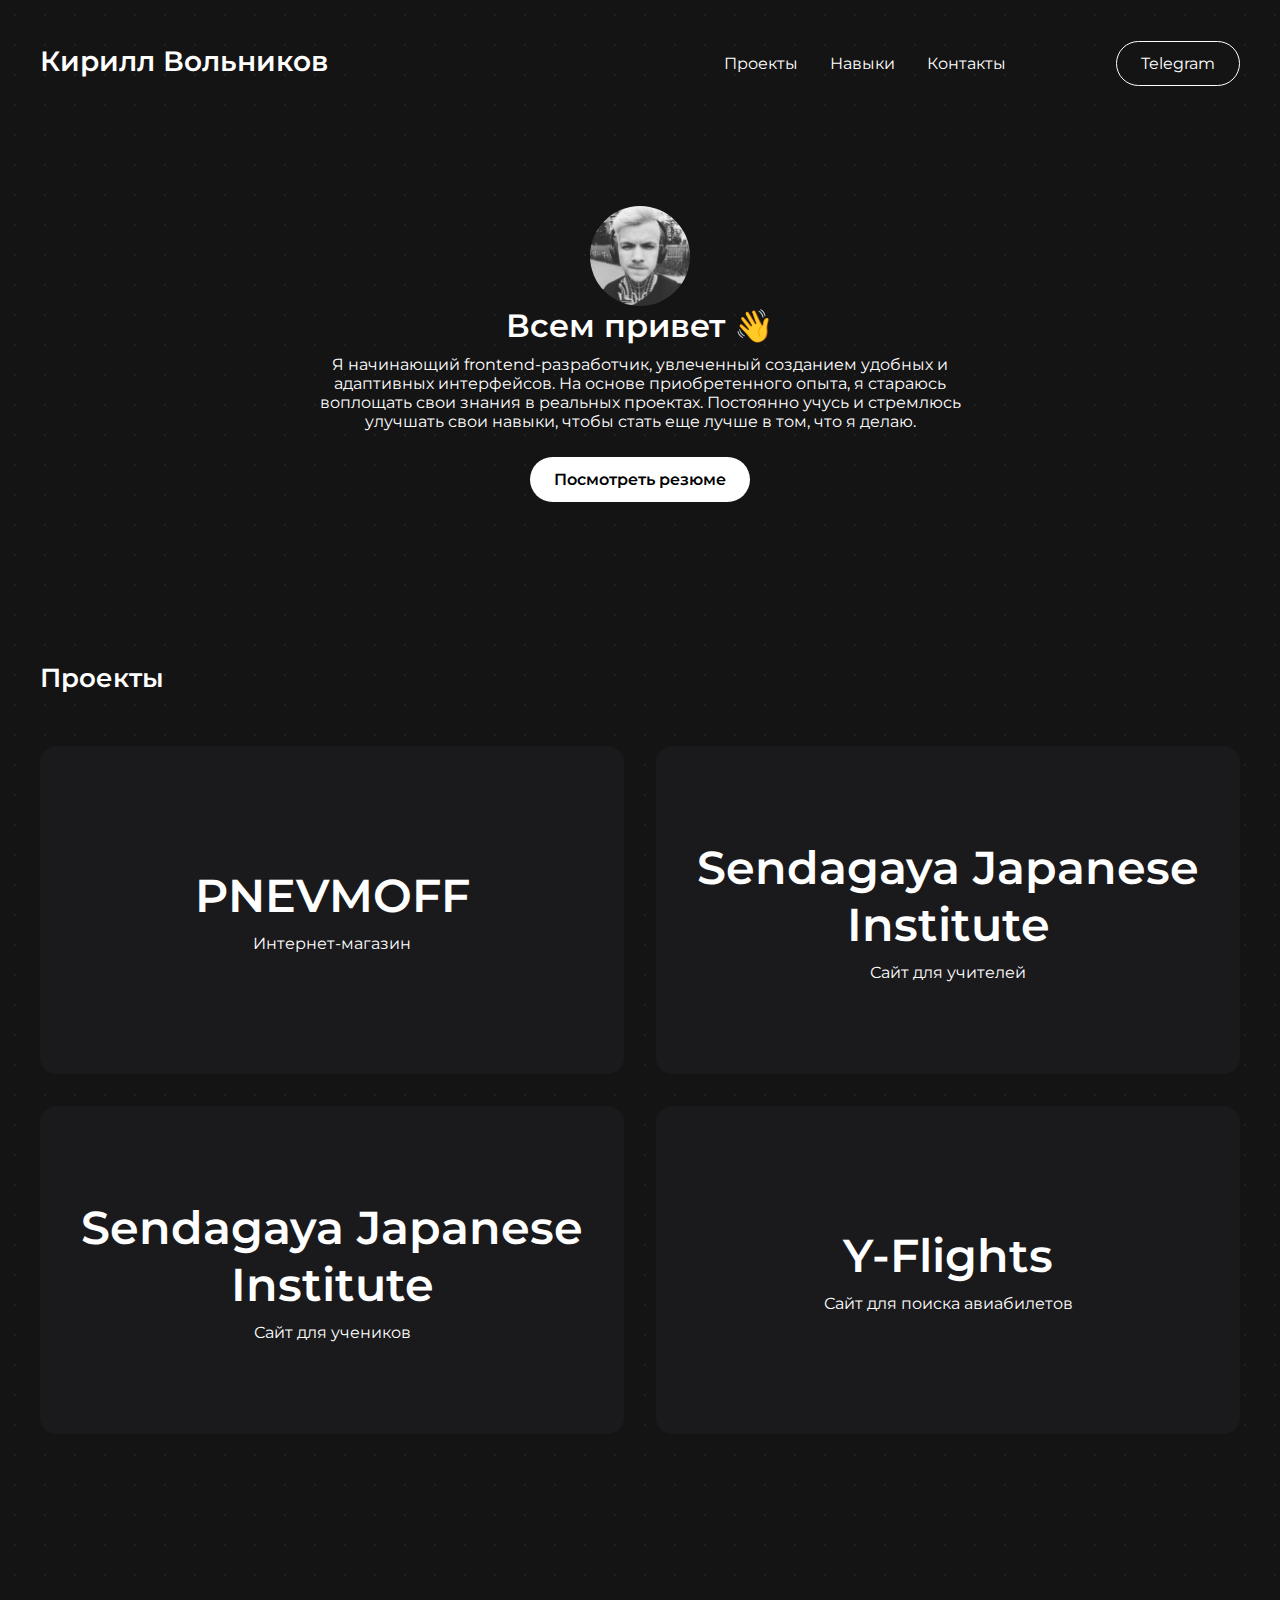
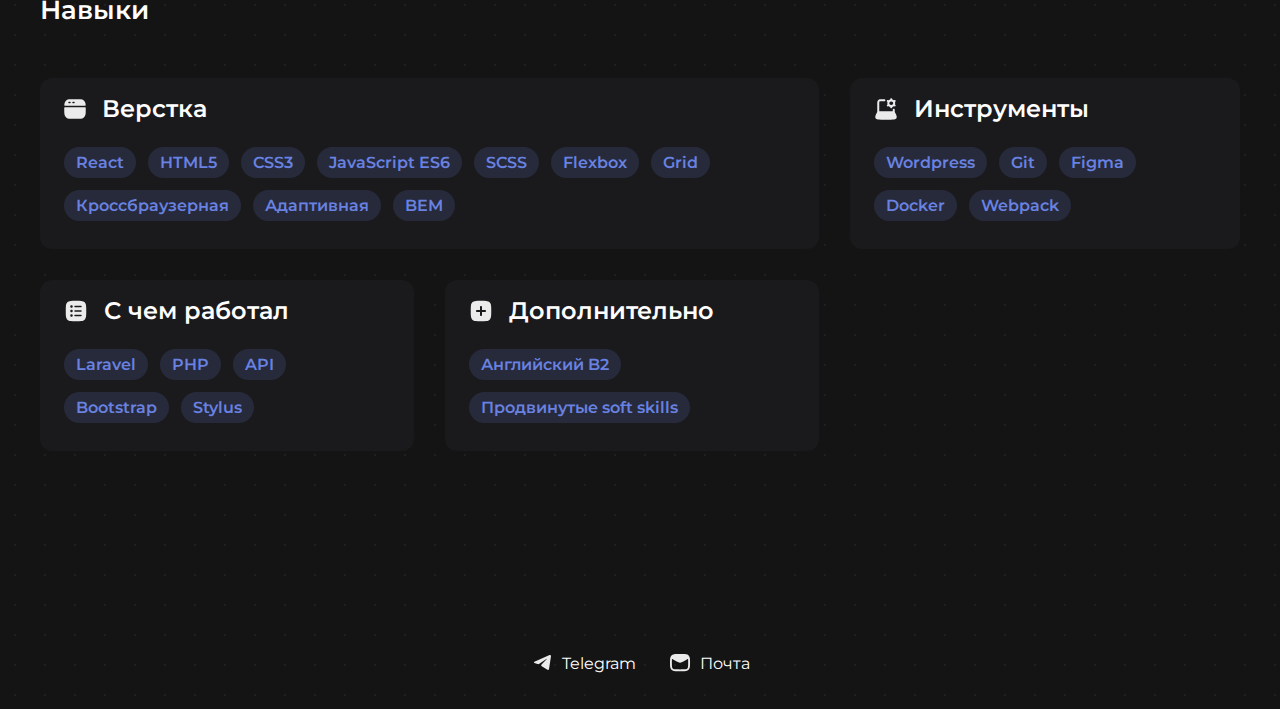
==== commit 6218c3ef: "adaptive improvements & more responsive design" ====
--- a/index.html
+++ b/index.html
@@ -9,6 +9,34 @@
     <link rel="preconnect" href="https://fonts.gstatic.com" crossorigin>
     <link href="https://fonts.googleapis.com/css2?family=Montserrat:ital,wght@0,100..900;1,100..900&display=swap"
           rel="stylesheet">
+
+    <!-- Yandex.Metrika counter -->
+    <script type="text/javascript">
+        (function (m, e, t, r, i, k, a) {
+            m[i] = m[i] || function () {
+                (m[i].a = m[i].a || []).push(arguments)
+            };
+            m[i].l = 1 * new Date();
+            for (var j = 0; j < document.scripts.length; j++) {
+                if (document.scripts[j].src === r) {
+                    return;
+                }
+            }
+            k = e.createElement(t), a = e.getElementsByTagName(t)[0], k.async = 1, k.src = r, a.parentNode.insertBefore(k, a)
+        })
+        (window, document, "script", "https://mc.yandex.ru/metrika/tag.js", "ym");
+
+        ym(98261829, "init", {
+            clickmap: true,
+            trackLinks: true,
+            accurateTrackBounce: true,
+            webvisor: true
+        });
+    </script>
+    <noscript>
+        <div><img src="https://mc.yandex.ru/watch/98261829" style="position:absolute; left:-9999px;" alt=""/></div>
+    </noscript>
+    <!-- /Yandex.Metrika counter -->
 </head>
 
 <body>
@@ -25,22 +53,30 @@
 
     <a href="index.html#my-projects" class="mobile-item">
         <svg width="24" height="24" viewBox="0 0 24 24" fill="none" xmlns="http://www.w3.org/2000/svg">
-            <path fill-rule="evenodd" clip-rule="evenodd" d="M12.4635 6.24996L11.9425 5.20632C11.4704 4.25117 10.8581 3.01201 9.4626 2.48872C8.82373 2.24915 8.11205 2.24946 7.08264 2.24992C6.2039 2.24991 5.32205 2.24994 4.7497 2.30039C4.15996 2.35238 3.64388 2.46234 3.17258 2.72535C2.56533 3.06423 2.06428 3.56529 1.7254 4.17254C1.46238 4.64384 1.35242 5.15992 1.30044 5.74965C1.24998 6.322 1.24999 7.03073 1.25 7.90946V7.90947V11.0573V11.0573C1.24999 13.3657 1.24998 15.1748 1.43975 16.5863C1.63399 18.031 2.03933 19.171 2.93414 20.0658C3.82895 20.9606 4.96897 21.366 6.41371 21.5602C7.82519 21.75 9.63423 21.75 11.9426 21.75H13.2923C15.012 21.75 16.3602 21.75 17.4336 21.6408C18.5283 21.5294 19.4202 21.2983 20.1945 20.7809C20.8224 20.3614 21.3614 19.8223 21.781 19.1945C22.2983 18.4202 22.5295 17.5283 22.6408 16.4336C22.75 15.3601 22.75 14.012 22.75 12.2922C22.75 11.2732 22.75 10.3688 22.683 9.70944C22.6137 9.02888 22.4669 8.43868 22.118 7.91657C21.8444 7.50711 21.4929 7.15554 21.0834 6.88195C20.5613 6.53308 19.9711 6.38624 19.2905 6.31701C18.6312 6.24994 17.8095 6.24995 16.7905 6.24996H16.7904L12.4635 6.24996ZM15.5103 12.5681C15.1966 12.2977 15.1615 11.8241 15.4319 11.5104C15.7023 11.1966 16.1759 11.1615 16.4897 11.4319L17.4096 12.2248L17.4373 12.2487C17.6061 12.3941 17.7854 12.5486 17.9166 12.6967C18.0648 12.8642 18.25 13.13 18.25 13.5C18.25 13.8701 18.0648 14.1359 17.9166 14.3033C17.7854 14.4515 17.6061 14.6059 17.4374 14.7513L17.4373 14.7513L17.4096 14.7752L16.4897 15.5681C16.1759 15.8385 15.7023 15.8034 15.4319 15.4897C15.1615 15.1759 15.1966 14.7023 15.5103 14.4319L16.4302 13.639C16.4914 13.5863 16.5442 13.5408 16.5907 13.5C16.5442 13.4592 16.4914 13.4137 16.4302 13.361L15.5103 12.5681ZM9.0681 11.5104C9.33853 11.8241 9.30341 12.2977 8.98966 12.5681L8.06975 13.361C8.00858 13.4137 7.95583 13.4592 7.90931 13.5C7.95583 13.5408 8.00858 13.5863 8.06975 13.639L8.98966 14.4319C9.30341 14.7023 9.33853 15.1759 9.0681 15.4897C8.79767 15.8034 8.32409 15.8385 8.01034 15.5681L7.09044 14.7752L7.06265 14.7513C6.89388 14.6059 6.71456 14.4515 6.58344 14.3033C6.43518 14.1359 6.25 13.8701 6.25 13.5C6.25 13.13 6.43518 12.8642 6.58344 12.6967C6.71456 12.5486 6.89388 12.3941 7.06265 12.2487L7.09044 12.2248L8.01034 11.4319C8.32409 11.1615 8.79767 11.1966 9.0681 11.5104ZM13.6966 11.2785C13.8504 10.8939 13.6633 10.4574 13.2787 10.3036C12.8942 10.1498 12.4577 10.3368 12.3038 10.7214L10.3038 15.7214C10.15 16.106 10.3371 16.5425 10.7217 16.6963C11.1062 16.8501 11.5427 16.6631 11.6966 16.2785L13.6966 11.2785Z" fill="white"/>
+            <path fill-rule="evenodd" clip-rule="evenodd"
+                  d="M12.4635 6.24996L11.9425 5.20632C11.4704 4.25117 10.8581 3.01201 9.4626 2.48872C8.82373 2.24915 8.11205 2.24946 7.08264 2.24992C6.2039 2.24991 5.32205 2.24994 4.7497 2.30039C4.15996 2.35238 3.64388 2.46234 3.17258 2.72535C2.56533 3.06423 2.06428 3.56529 1.7254 4.17254C1.46238 4.64384 1.35242 5.15992 1.30044 5.74965C1.24998 6.322 1.24999 7.03073 1.25 7.90946V7.90947V11.0573V11.0573C1.24999 13.3657 1.24998 15.1748 1.43975 16.5863C1.63399 18.031 2.03933 19.171 2.93414 20.0658C3.82895 20.9606 4.96897 21.366 6.41371 21.5602C7.82519 21.75 9.63423 21.75 11.9426 21.75H13.2923C15.012 21.75 16.3602 21.75 17.4336 21.6408C18.5283 21.5294 19.4202 21.2983 20.1945 20.7809C20.8224 20.3614 21.3614 19.8223 21.781 19.1945C22.2983 18.4202 22.5295 17.5283 22.6408 16.4336C22.75 15.3601 22.75 14.012 22.75 12.2922C22.75 11.2732 22.75 10.3688 22.683 9.70944C22.6137 9.02888 22.4669 8.43868 22.118 7.91657C21.8444 7.50711 21.4929 7.15554 21.0834 6.88195C20.5613 6.53308 19.9711 6.38624 19.2905 6.31701C18.6312 6.24994 17.8095 6.24995 16.7905 6.24996H16.7904L12.4635 6.24996ZM15.5103 12.5681C15.1966 12.2977 15.1615 11.8241 15.4319 11.5104C15.7023 11.1966 16.1759 11.1615 16.4897 11.4319L17.4096 12.2248L17.4373 12.2487C17.6061 12.3941 17.7854 12.5486 17.9166 12.6967C18.0648 12.8642 18.25 13.13 18.25 13.5C18.25 13.8701 18.0648 14.1359 17.9166 14.3033C17.7854 14.4515 17.6061 14.6059 17.4374 14.7513L17.4373 14.7513L17.4096 14.7752L16.4897 15.5681C16.1759 15.8385 15.7023 15.8034 15.4319 15.4897C15.1615 15.1759 15.1966 14.7023 15.5103 14.4319L16.4302 13.639C16.4914 13.5863 16.5442 13.5408 16.5907 13.5C16.5442 13.4592 16.4914 13.4137 16.4302 13.361L15.5103 12.5681ZM9.0681 11.5104C9.33853 11.8241 9.30341 12.2977 8.98966 12.5681L8.06975 13.361C8.00858 13.4137 7.95583 13.4592 7.90931 13.5C7.95583 13.5408 8.00858 13.5863 8.06975 13.639L8.98966 14.4319C9.30341 14.7023 9.33853 15.1759 9.0681 15.4897C8.79767 15.8034 8.32409 15.8385 8.01034 15.5681L7.09044 14.7752L7.06265 14.7513C6.89388 14.6059 6.71456 14.4515 6.58344 14.3033C6.43518 14.1359 6.25 13.8701 6.25 13.5C6.25 13.13 6.43518 12.8642 6.58344 12.6967C6.71456 12.5486 6.89388 12.3941 7.06265 12.2487L7.09044 12.2248L8.01034 11.4319C8.32409 11.1615 8.79767 11.1966 9.0681 11.5104ZM13.6966 11.2785C13.8504 10.8939 13.6633 10.4574 13.2787 10.3036C12.8942 10.1498 12.4577 10.3368 12.3038 10.7214L10.3038 15.7214C10.15 16.106 10.3371 16.5425 10.7217 16.6963C11.1062 16.8501 11.5427 16.6631 11.6966 16.2785L13.6966 11.2785Z"
+                  fill="white"/>
         </svg>
         Проекты
     </a>
     <a href="index.html#my-skills" class="mobile-item">
         <svg width="24" height="24" viewBox="0 0 24 24" fill="none" xmlns="http://www.w3.org/2000/svg">
-            <path fill-rule="evenodd" clip-rule="evenodd" d="M17.312 1.93059C15.9686 1.74998 14.2479 1.74999 12.0572 1.75H11.9428C9.75212 1.74999 8.03144 1.74998 6.68802 1.93059C5.31137 2.11568 4.21911 2.50272 3.36091 3.36091C2.50272 4.21911 2.11568 5.31137 1.93059 6.68802C1.74998 8.03144 1.74999 9.75212 1.75 11.9428V12.0572C1.74999 14.2479 1.74998 15.9686 1.93059 17.312C2.11568 18.6886 2.50272 19.7809 3.36091 20.6391C4.21911 21.4973 5.31137 21.8843 6.68802 22.0694C8.03144 22.25 9.7521 22.25 11.9428 22.25H11.9428H12.0572H12.0572C14.2479 22.25 15.9686 22.25 17.312 22.0694C18.6886 21.8843 19.7809 21.4973 20.6391 20.6391C21.4973 19.7809 21.8843 18.6886 22.0694 17.312C22.25 15.9686 22.25 14.2479 22.25 12.0572V12.0572V11.9428V11.9428C22.25 9.7521 22.25 8.03144 22.0694 6.68802C21.8843 5.31137 21.4973 4.21911 20.6391 3.36091C19.7809 2.50272 18.6886 2.11568 17.312 1.93059ZM16 7.25C15.5858 7.25 15.25 7.58579 15.25 8C15.25 8.41421 15.5858 8.75 16 8.75C16.1849 8.75 16.3655 8.90866 16.3655 9.14286V10.3838C16.3655 10.88 16.5578 11.3595 16.9055 11.7157L17.183 12L16.9055 12.2843C16.5578 12.6405 16.3655 13.12 16.3655 13.6162V14.8571C16.3655 15.0913 16.1849 15.25 16 15.25C15.5858 15.25 15.25 15.5858 15.25 16C15.25 16.4142 15.5858 16.75 16 16.75C17.0473 16.75 17.8655 15.8853 17.8655 14.8571V13.6162C17.8655 13.5063 17.9083 13.4044 17.979 13.332L18.3733 12.9279C18.8755 12.4134 18.8756 11.5866 18.3733 11.0721L17.979 10.668C17.9083 10.5956 17.8655 10.4937 17.8655 10.3838V9.14286C17.8655 8.11469 17.0473 7.25 16 7.25ZM8.75 8C8.75 7.58579 8.41421 7.25 8 7.25C6.95269 7.25 6.13448 8.11469 6.13448 9.14286V10.3838C6.13448 10.4937 6.09167 10.5956 6.02105 10.668L5.62665 11.0721C5.12445 11.5866 5.12445 12.4134 5.62665 12.9279L6.02105 13.332C6.09167 13.4044 6.13448 13.5063 6.13448 13.6162V14.8571C6.13448 15.8853 6.95269 16.75 8 16.75C8.41421 16.75 8.75 16.4142 8.75 16C8.75 15.5858 8.41421 15.25 8 15.25C7.81515 15.25 7.63448 15.0913 7.63448 14.8571V13.6162C7.63448 13.12 7.44224 12.6405 7.09447 12.2843L6.81702 12L7.09447 11.7157C7.44224 11.3595 7.63448 10.88 7.63448 10.3838V9.14286C7.63448 8.90866 7.81515 8.75 8 8.75C8.41421 8.75 8.75 8.41421 8.75 8ZM10 11C9.44772 11 9 11.4477 9 12C9 12.5523 9.44772 13 10 13H10.009C10.5612 13 11.009 12.5523 11.009 12C11.009 11.4477 10.5612 11 10.009 11H10ZM13.991 11C13.4388 11 12.991 11.4477 12.991 12C12.991 12.5523 13.4388 13 13.991 13H14C14.5523 13 15 12.5523 15 12C15 11.4477 14.5523 11 14 11H13.991Z" fill="white"/>
+            <path fill-rule="evenodd" clip-rule="evenodd"
+                  d="M17.312 1.93059C15.9686 1.74998 14.2479 1.74999 12.0572 1.75H11.9428C9.75212 1.74999 8.03144 1.74998 6.68802 1.93059C5.31137 2.11568 4.21911 2.50272 3.36091 3.36091C2.50272 4.21911 2.11568 5.31137 1.93059 6.68802C1.74998 8.03144 1.74999 9.75212 1.75 11.9428V12.0572C1.74999 14.2479 1.74998 15.9686 1.93059 17.312C2.11568 18.6886 2.50272 19.7809 3.36091 20.6391C4.21911 21.4973 5.31137 21.8843 6.68802 22.0694C8.03144 22.25 9.7521 22.25 11.9428 22.25H11.9428H12.0572H12.0572C14.2479 22.25 15.9686 22.25 17.312 22.0694C18.6886 21.8843 19.7809 21.4973 20.6391 20.6391C21.4973 19.7809 21.8843 18.6886 22.0694 17.312C22.25 15.9686 22.25 14.2479 22.25 12.0572V12.0572V11.9428V11.9428C22.25 9.7521 22.25 8.03144 22.0694 6.68802C21.8843 5.31137 21.4973 4.21911 20.6391 3.36091C19.7809 2.50272 18.6886 2.11568 17.312 1.93059ZM16 7.25C15.5858 7.25 15.25 7.58579 15.25 8C15.25 8.41421 15.5858 8.75 16 8.75C16.1849 8.75 16.3655 8.90866 16.3655 9.14286V10.3838C16.3655 10.88 16.5578 11.3595 16.9055 11.7157L17.183 12L16.9055 12.2843C16.5578 12.6405 16.3655 13.12 16.3655 13.6162V14.8571C16.3655 15.0913 16.1849 15.25 16 15.25C15.5858 15.25 15.25 15.5858 15.25 16C15.25 16.4142 15.5858 16.75 16 16.75C17.0473 16.75 17.8655 15.8853 17.8655 14.8571V13.6162C17.8655 13.5063 17.9083 13.4044 17.979 13.332L18.3733 12.9279C18.8755 12.4134 18.8756 11.5866 18.3733 11.0721L17.979 10.668C17.9083 10.5956 17.8655 10.4937 17.8655 10.3838V9.14286C17.8655 8.11469 17.0473 7.25 16 7.25ZM8.75 8C8.75 7.58579 8.41421 7.25 8 7.25C6.95269 7.25 6.13448 8.11469 6.13448 9.14286V10.3838C6.13448 10.4937 6.09167 10.5956 6.02105 10.668L5.62665 11.0721C5.12445 11.5866 5.12445 12.4134 5.62665 12.9279L6.02105 13.332C6.09167 13.4044 6.13448 13.5063 6.13448 13.6162V14.8571C6.13448 15.8853 6.95269 16.75 8 16.75C8.41421 16.75 8.75 16.4142 8.75 16C8.75 15.5858 8.41421 15.25 8 15.25C7.81515 15.25 7.63448 15.0913 7.63448 14.8571V13.6162C7.63448 13.12 7.44224 12.6405 7.09447 12.2843L6.81702 12L7.09447 11.7157C7.44224 11.3595 7.63448 10.88 7.63448 10.3838V9.14286C7.63448 8.90866 7.81515 8.75 8 8.75C8.41421 8.75 8.75 8.41421 8.75 8ZM10 11C9.44772 11 9 11.4477 9 12C9 12.5523 9.44772 13 10 13H10.009C10.5612 13 11.009 12.5523 11.009 12C11.009 11.4477 10.5612 11 10.009 11H10ZM13.991 11C13.4388 11 12.991 11.4477 12.991 12C12.991 12.5523 13.4388 13 13.991 13H14C14.5523 13 15 12.5523 15 12C15 11.4477 14.5523 11 14 11H13.991Z"
+                  fill="white"/>
         </svg>
         Навыки
     </a>
     <a href="#contacts" class="mobile-item">
         <svg width="24" height="24" viewBox="0 0 24 24" fill="none" xmlns="http://www.w3.org/2000/svg">
-            <path d="M9.85 1.75H14.15C18.2041 1.75 20.2311 1.75 21.4906 3.01407C22.75 4.27813 22.75 6.31261 22.75 10.3816V10.9211C22.75 14.99 22.75 17.0245 21.4906 18.2886C20.2311 19.5526 18.2041 19.5526 14.15 19.5526C13.5475 19.5661 13.0676 19.6121 12.5962 19.7199C11.5124 19.9703 10.4961 20.4783 9.49881 20.9768L9.4985 20.977C9.31046 21.071 9.12311 21.1646 8.93611 21.2562C7.25633 22.0782 6.41645 22.4893 5.88937 22.1045C5.38644 21.7285 5.36431 21.0194 5.5044 20.2351C5.56226 19.9112 5.5912 19.7492 5.52074 19.6474C5.45029 19.5457 5.28808 19.5158 4.96365 19.4558C3.90736 19.2607 3.09038 18.8716 2.50944 18.2886C1.25 17.0245 1.25 14.99 1.25 10.9211V10.3816C1.25 6.31261 1.25 4.27813 2.50944 3.01407C3.76888 1.75 5.79592 1.75 9.85 1.75Z" fill="white"/>
-            <path d="M8 10C7.44772 10 7 10.4477 7 11C7 11.5523 7.44772 12 8 12H8.00897C8.56126 12 9.00897 11.5523 9.00897 11C9.00897 10.4477 8.56126 10 8.00897 10H8Z" fill="#141414"/>
-            <path d="M11.9955 10C11.4432 10 10.9955 10.4477 10.9955 11C10.9955 11.5523 11.4432 12 11.9955 12H12.0045C12.5568 12 13.0045 11.5523 13.0045 11C13.0045 10.4477 12.5568 10 12.0045 10H11.9955Z" fill="#141414"/>
-            <path d="M15.991 10C15.4387 10 14.991 10.4477 14.991 11C14.991 11.5523 15.4387 12 15.991 12H16C16.5523 12 17 11.5523 17 11C17 10.4477 16.5523 10 16 10H15.991Z" fill="#141414"/>
+            <path d="M9.85 1.75H14.15C18.2041 1.75 20.2311 1.75 21.4906 3.01407C22.75 4.27813 22.75 6.31261 22.75 10.3816V10.9211C22.75 14.99 22.75 17.0245 21.4906 18.2886C20.2311 19.5526 18.2041 19.5526 14.15 19.5526C13.5475 19.5661 13.0676 19.6121 12.5962 19.7199C11.5124 19.9703 10.4961 20.4783 9.49881 20.9768L9.4985 20.977C9.31046 21.071 9.12311 21.1646 8.93611 21.2562C7.25633 22.0782 6.41645 22.4893 5.88937 22.1045C5.38644 21.7285 5.36431 21.0194 5.5044 20.2351C5.56226 19.9112 5.5912 19.7492 5.52074 19.6474C5.45029 19.5457 5.28808 19.5158 4.96365 19.4558C3.90736 19.2607 3.09038 18.8716 2.50944 18.2886C1.25 17.0245 1.25 14.99 1.25 10.9211V10.3816C1.25 6.31261 1.25 4.27813 2.50944 3.01407C3.76888 1.75 5.79592 1.75 9.85 1.75Z"
+                  fill="white"/>
+            <path d="M8 10C7.44772 10 7 10.4477 7 11C7 11.5523 7.44772 12 8 12H8.00897C8.56126 12 9.00897 11.5523 9.00897 11C9.00897 10.4477 8.56126 10 8.00897 10H8Z"
+                  fill="#141414"/>
+            <path d="M11.9955 10C11.4432 10 10.9955 10.4477 10.9955 11C10.9955 11.5523 11.4432 12 11.9955 12H12.0045C12.5568 12 13.0045 11.5523 13.0045 11C13.0045 10.4477 12.5568 10 12.0045 10H11.9955Z"
+                  fill="#141414"/>
+            <path d="M15.991 10C15.4387 10 14.991 10.4477 14.991 11C14.991 11.5523 15.4387 12 15.991 12H16C16.5523 12 17 11.5523 17 11C17 10.4477 16.5523 10 16 10H15.991Z"
+                  fill="#141414"/>
         </svg>
         Контакты
     </a>
@@ -52,8 +88,8 @@
         <div class="navigation">
             <a href="index.html#my-projects" class="flex-item">Проекты</a>
             <a href="index.html#my-skills" class="flex-item">Навыки</a>
-            <a href="#contacts" class="flex-item">Контакты</a>
-            <a href="https://t.me/Hakaihou" class="telegram">Telegram</a>
+            <a href="index.html#contacts" class="flex-item">Контакты</a>
+            <a href="https://t.me/Hakaihou" target="_blank" class="telegram">Telegram</a>
         </div>
     </header>
 
@@ -64,24 +100,25 @@
             <p>Я начинающий frontend-разработчик, увлеченный созданием удобных и адаптивных интерфейсов. На основе
                 приобретенного опыта, я стараюсь воплощать свои знания в реальных проектах. Постоянно учусь и стремлюсь
                 улучшать свои навыки, чтобы стать еще лучше в том, что я делаю.</p>
-            <a href="">Посмотреть резюме</a>
+            <a href="https://drive.google.com/file/d/1lcdL4UsBYUntG9w-llzJZEgyk8U4zVKg/view?usp=sharing"
+               target="_blank">Посмотреть резюме</a>
         </div>
         <div class="my-projects" id="my-projects">
             <h2>Проекты</h2>
             <div class="flex-container">
-                <a href="pnevmoff.html" class="flex-item">
+                <a href="/pnevmoff" target="_blank" class="flex-item">
                     PNEVMOFF
                     <p>Интернет-магазин</p>
                 </a>
-                <a href="SJI-teachers.html" class="flex-item sendagaya">
+                <a href="/SJI-teachers" target="_blank" class="flex-item sendagaya">
                     Sendagaya Japanese Institute
                     <p>Сайт для учителей</p>
                 </a>
-                <a href="SJI-students.html" class="flex-item sendagaya-alt">
+                <a href="/SJI-students" target="_blank" class="flex-item sendagaya-alt">
                     Sendagaya Japanese Institute
                     <p>Сайт для учеников</p>
                 </a>
-                <a href="Y-flights.html" class="flex-item y-flights">
+                <a href="/Y-flights" target="_blank" class="flex-item y-flights">
                     Y-Flights
                     <p>Сайт для поиска авиабилетов</p>
                 </a>
@@ -101,16 +138,23 @@
                         Верстка
                     </p>
                     <div class="skills-container">
+                        <div class="skill">React</div>
                         <div class="skill">HTML5</div>
                         <div class="skill">CSS3</div>
                         <div class="skill">JavaScript ES6</div>
                         <div class="skill">SCSS</div>
-                        <div class="skill">Adaptive & Cross-browser</div>
+                        <div class="skill">Flexbox</div>
+                        <div class="skill">Grid</div>
+                        <div class="skill">Кроссбраузерная</div>
+                        <div class="skill">Адаптивная</div>
+                        <div class="skill">BEM</div>
                     </div>
                 </div>
+
                 <div class="flex-item">
                     <p>
-                        <svg width="24" height="24" viewBox="0 0 24 24" fill="none" xmlns="http://www.w3.org/2000/svg">
+                        <svg width="24" height="24" viewBox="0 0 24 24" fill="none"
+                             xmlns="http://www.w3.org/2000/svg">
                             <path fill-rule="evenodd" clip-rule="evenodd"
                                   d="M17.2502 1.25C17.8025 1.25 18.2502 1.69772 18.2502 2.25V2.51987C18.8496 2.67537 19.3937 2.96738 19.8453 3.36095L20.2034 3.12703C20.6658 2.82503 21.2855 2.95507 21.5875 3.41748C21.8895 3.87988 21.7595 4.49955 21.297 4.80154L20.9631 5.01962C21.0952 5.40613 21.1669 5.82007 21.1669 6.25C21.1669 6.68001 21.0951 7.09402 20.9631 7.48058L21.2967 7.69846C21.7591 8.00045 21.8891 8.62012 21.5871 9.08252C21.2851 9.54493 20.6655 9.67496 20.2031 9.37297L19.8451 9.13919C19.3936 9.53268 18.8495 9.82465 18.2502 9.98013V10.25C18.2502 10.8023 17.8025 11.25 17.2502 11.25C16.698 11.25 16.2502 10.8023 16.2502 10.25V9.98013C15.651 9.82465 15.1069 9.53268 14.6554 9.13919L14.2974 9.37297C13.835 9.67496 13.2153 9.54493 12.9134 9.08252C12.6114 8.62012 12.7414 8.00045 13.2038 7.69846L13.5374 7.48058C13.4053 7.09402 13.3336 6.68001 13.3336 6.25C13.3336 5.82007 13.4053 5.40613 13.5373 5.01962L13.2034 4.80154C12.741 4.49955 12.611 3.87988 12.913 3.41748C13.215 2.95507 13.8346 2.82503 14.297 3.12703L14.6552 3.36095C15.1068 2.96738 15.6509 2.67537 16.2502 2.51987V2.25C16.2502 1.69772 16.698 1.25 17.2502 1.25ZM17.2502 4.39286C16.5769 4.39286 15.9908 4.72769 15.6493 5.22838C15.449 5.52221 15.3336 5.87219 15.3336 6.25C15.3336 6.62786 15.449 6.97787 15.6494 7.27173C15.9908 7.77235 16.5769 8.10714 17.2502 8.10714C17.9236 8.10714 18.5096 7.77235 18.8511 7.27173C19.0515 6.97787 19.1669 6.62786 19.1669 6.25C19.1669 5.87219 19.0515 5.52221 18.8511 5.22838C18.5097 4.7277 17.9236 4.39286 17.2502 4.39286Z"
                                   fill="#EBEBEB"/>
@@ -124,37 +168,43 @@
                         <div class="skill">Git</div>
                         <div class="skill">Figma</div>
                         <div class="skill">Docker</div>
+                        <div class="skill">Webpack</div>
                     </div>
                 </div>
-                <div class="flex-item">
-                    <p>
-                        <svg width="24" height="24" viewBox="0 0 24 24" fill="none" xmlns="http://www.w3.org/2000/svg">
-                            <path fill-rule="evenodd" clip-rule="evenodd"
-                                  d="M17.312 1.93059C15.9686 1.74998 14.2479 1.74999 12.0572 1.75H11.9428C9.75212 1.74999 8.03144 1.74998 6.68802 1.93059C5.31137 2.11568 4.21911 2.50272 3.36091 3.36091C2.50272 4.21911 2.11568 5.31137 1.93059 6.68802C1.74998 8.03144 1.74999 9.75212 1.75 11.9428V12.0572C1.74999 14.2479 1.74998 15.9686 1.93059 17.312C2.11568 18.6886 2.50272 19.7809 3.36091 20.6391C4.21911 21.4973 5.31137 21.8843 6.68802 22.0694C8.03144 22.25 9.7521 22.25 11.9428 22.25H11.9428H12.0572H12.0572C14.2479 22.25 15.9686 22.25 17.312 22.0694C18.6886 21.8843 19.7809 21.4973 20.6391 20.6391C21.4973 19.7809 21.8843 18.6886 22.0694 17.312C22.25 15.9686 22.25 14.2479 22.25 12.0572V12.0572V11.9428V11.9428C22.25 9.7521 22.25 8.03144 22.0694 6.68802C21.8843 5.31137 21.4973 4.21911 20.6391 3.36091C19.7809 2.50272 18.6886 2.11568 17.312 1.93059ZM7.5 6.25C6.80964 6.25 6.25 6.80964 6.25 7.5C6.25 8.19036 6.80964 8.75 7.5 8.75C8.19036 8.75 8.75 8.19036 8.75 7.5C8.75 6.80964 8.19036 6.25 7.5 6.25ZM11 6.75C10.5858 6.75 10.25 7.08579 10.25 7.5C10.25 7.91421 10.5858 8.25 11 8.25H17C17.4142 8.25 17.75 7.91421 17.75 7.5C17.75 7.08579 17.4142 6.75 17 6.75L11 6.75ZM6.25 12C6.25 11.3096 6.80964 10.75 7.5 10.75C8.19036 10.75 8.75 11.3096 8.75 12C8.75 12.6904 8.19036 13.25 7.5 13.25C6.80964 13.25 6.25 12.6904 6.25 12ZM10.25 12C10.25 11.5858 10.5858 11.25 11 11.25L17 11.25C17.4142 11.25 17.75 11.5858 17.75 12C17.75 12.4142 17.4142 12.75 17 12.75L11 12.75C10.5858 12.75 10.25 12.4142 10.25 12ZM7.5 15.25C6.80964 15.25 6.25 15.8096 6.25 16.5C6.25 17.1904 6.80964 17.75 7.5 17.75C8.19036 17.75 8.75 17.1904 8.75 16.5C8.75 15.8096 8.19036 15.25 7.5 15.25ZM11 15.75C10.5858 15.75 10.25 16.0858 10.25 16.5C10.25 16.9142 10.5858 17.25 11 17.25L17 17.25C17.4142 17.25 17.75 16.9142 17.75 16.5C17.75 16.0858 17.4142 15.75 17 15.75L11 15.75Z"
-                                  fill="#EBEBEB"/>
-                        </svg>
-                        С чем работал
-                    </p>
-                    <div class="skills-container">
-                        <div class="skill">Laravel</div>
-                        <div class="skill">PHP</div>
-                        <div class="skill">Webpack</div>
-                        <div class="skill">API</div>
-                        <div class="skill">Stylus</div>
-                    </div>
-                </div>
-                <div class="flex-item">
-                    <p>
-                        <svg width="24" height="24" viewBox="0 0 24 24" fill="none" xmlns="http://www.w3.org/2000/svg">
-                            <path fill-rule="evenodd" clip-rule="evenodd"
-                                  d="M17.312 1.93059C15.9686 1.74998 14.2479 1.74999 12.0572 1.75H11.9428C9.75212 1.74999 8.03144 1.74998 6.68802 1.93059C5.31137 2.11568 4.21911 2.50272 3.36091 3.36091C2.50272 4.21911 2.11568 5.31137 1.93059 6.68802C1.74998 8.03144 1.74999 9.75212 1.75 11.9428V12.0572C1.74999 14.2479 1.74998 15.9686 1.93059 17.312C2.11568 18.6886 2.50272 19.7809 3.36091 20.6391C4.21911 21.4973 5.31137 21.8843 6.68802 22.0694C8.03144 22.25 9.7521 22.25 11.9428 22.25H11.9428H12.0572H12.0572C14.2479 22.25 15.9686 22.25 17.312 22.0694C18.6886 21.8843 19.7809 21.4973 20.6391 20.6391C21.4973 19.7809 21.8843 18.6886 22.0694 17.312C22.25 15.9686 22.25 14.2479 22.25 12.0572V12.0572V11.9428V11.9428C22.25 9.7521 22.25 8.03144 22.0694 6.68802C21.8843 5.31137 21.4973 4.21911 20.6391 3.36091C19.7809 2.50272 18.6886 2.11568 17.312 1.93059ZM13 8C13 7.44772 12.5523 7 12 7C11.4477 7 11 7.44772 11 8V11H8C7.44772 11 7 11.4477 7 12C7 12.5523 7.44772 13 8 13H11V16C11 16.5523 11.4477 17 12 17C12.5523 17 13 16.5523 13 16V13H16C16.5523 13 17 12.5523 17 12C17 11.4477 16.5523 11 16 11H13V8Z"
-                                  fill="#EBEBEB"/>
-                        </svg>
-                        Дополнительно
-                    </p>
-                    <div class="skills-container">
-                        <div class="skill">Английский B2</div>
-                        <div class="skill">Продвинутые soft skills</div>
+
+                <div class="grid-container">
+                    <div class="flex-item">
+                        <p>
+                            <svg width="24" height="24" viewBox="0 0 24 24" fill="none" xmlns="http://www.w3.org/2000/svg">
+                                <path fill-rule="evenodd" clip-rule="evenodd"
+                                      d="M17.312 1.93059C15.9686 1.74998 14.2479 1.74999 12.0572 1.75H11.9428C9.75212 1.74999 8.03144 1.74998 6.68802 1.93059C5.31137 2.11568 4.21911 2.50272 3.36091 3.36091C2.50272 4.21911 2.11568 5.31137 1.93059 6.68802C1.74998 8.03144 1.74999 9.75212 1.75 11.9428V12.0572C1.74999 14.2479 1.74998 15.9686 1.93059 17.312C2.11568 18.6886 2.50272 19.7809 3.36091 20.6391C4.21911 21.4973 5.31137 21.8843 6.68802 22.0694C8.03144 22.25 9.7521 22.25 11.9428 22.25H11.9428H12.0572H12.0572C14.2479 22.25 15.9686 22.25 17.312 22.0694C18.6886 21.8843 19.7809 21.4973 20.6391 20.6391C21.4973 19.7809 21.8843 18.6886 22.0694 17.312C22.25 15.9686 22.25 14.2479 22.25 12.0572V12.0572V11.9428V11.9428C22.25 9.7521 22.25 8.03144 22.0694 6.68802C21.8843 5.31137 21.4973 4.21911 20.6391 3.36091C19.7809 2.50272 18.6886 2.11568 17.312 1.93059ZM7.5 6.25C6.80964 6.25 6.25 6.80964 6.25 7.5C6.25 8.19036 6.80964 8.75 7.5 8.75C8.19036 8.75 8.75 8.19036 8.75 7.5C8.75 6.80964 8.19036 6.25 7.5 6.25ZM11 6.75C10.5858 6.75 10.25 7.08579 10.25 7.5C10.25 7.91421 10.5858 8.25 11 8.25H17C17.4142 8.25 17.75 7.91421 17.75 7.5C17.75 7.08579 17.4142 6.75 17 6.75L11 6.75ZM6.25 12C6.25 11.3096 6.80964 10.75 7.5 10.75C8.19036 10.75 8.75 11.3096 8.75 12C8.75 12.6904 8.19036 13.25 7.5 13.25C6.80964 13.25 6.25 12.6904 6.25 12ZM10.25 12C10.25 11.5858 10.5858 11.25 11 11.25L17 11.25C17.4142 11.25 17.75 11.5858 17.75 12C17.75 12.4142 17.4142 12.75 17 12.75L11 12.75C10.5858 12.75 10.25 12.4142 10.25 12ZM7.5 15.25C6.80964 15.25 6.25 15.8096 6.25 16.5C6.25 17.1904 6.80964 17.75 7.5 17.75C8.19036 17.75 8.75 17.1904 8.75 16.5C8.75 15.8096 8.19036 15.25 7.5 15.25ZM11 15.75C10.5858 15.75 10.25 16.0858 10.25 16.5C10.25 16.9142 10.5858 17.25 11 17.25L17 17.25C17.4142 17.25 17.75 16.9142 17.75 16.5C17.75 16.0858 17.4142 15.75 17 15.75L11 15.75Z"
+                                      fill="#EBEBEB"/>
+                            </svg>
+                            С чем работал
+                        </p>
+                        <div class="skills-container">
+                            <div class="skill">Laravel</div>
+                            <div class="skill">PHP</div>
+                            <div class="skill">API</div>
+                            <div class="skill">Bootstrap</div>
+                            <div class="skill">Stylus</div>
+                        </div>
+                    </div>
+
+                    <div class="flex-item">
+                        <p>
+                            <svg width="24" height="24" viewBox="0 0 24 24" fill="none"
+                                 xmlns="http://www.w3.org/2000/svg">
+                                <path fill-rule="evenodd" clip-rule="evenodd"
+                                      d="M17.312 1.93059C15.9686 1.74998 14.2479 1.74999 12.0572 1.75H11.9428C9.75212 1.74999 8.03144 1.74998 6.68802 1.93059C5.31137 2.11568 4.21911 2.50272 3.36091 3.36091C2.50272 4.21911 2.11568 5.31137 1.93059 6.68802C1.74998 8.03144 1.74999 9.75212 1.75 11.9428V12.0572C1.74999 14.2479 1.74998 15.9686 1.93059 17.312C2.11568 18.6886 2.50272 19.7809 3.36091 20.6391C4.21911 21.4973 5.31137 21.8843 6.68802 22.0694C8.03144 22.25 9.7521 22.25 11.9428 22.25H11.9428H12.0572H12.0572C14.2479 22.25 15.9686 22.25 17.312 22.0694C18.6886 21.8843 19.7809 21.4973 20.6391 20.6391C21.4973 19.7809 21.8843 18.6886 22.0694 17.312C22.25 15.9686 22.25 14.2479 22.25 12.0572V12.0572V11.9428V11.9428C22.25 9.7521 22.25 8.03144 22.0694 6.68802C21.8843 5.31137 21.4973 4.21911 20.6391 3.36091C19.7809 2.50272 18.6886 2.11568 17.312 1.93059ZM13 8C13 7.44772 12.5523 7 12 7C11.4477 7 11 7.44772 11 8V11H8C7.44772 11 7 11.4477 7 12C7 12.5523 7.44772 13 8 13H11V16C11 16.5523 11.4477 17 12 17C12.5523 17 13 16.5523 13 16V13H16C16.5523 13 17 12.5523 17 12C17 11.4477 16.5523 11 16 11H13V8Z"
+                                      fill="#EBEBEB"/>
+                            </svg>
+                            Дополнительно
+                        </p>
+                        <div class="skills-container">
+                            <div class="skill">Английский B2</div>
+                            <div class="skill">Продвинутые soft skills</div>
+                        </div>
                     </div>
                 </div>
             </div>
@@ -164,14 +214,14 @@
 
 <footer id="contacts">
     <div class="flex-container">
-        <a href="https://t.me/Hakaihou" class="flex-item">
+        <a href="https://t.me/Hakaihou" target="_blank" class="flex-item">
             <svg width="24" height="24" viewBox="0 0 24 24" fill="none" xmlns="http://www.w3.org/2000/svg">
                 <path d="M20.9857 5.29513C21.1182 4.43213 20.3045 3.75095 19.5436 4.08785L4.38762 10.798C3.84193 11.0396 3.88185 11.8731 4.44781 12.0549L7.57334 13.0586C8.16987 13.2501 8.81581 13.1511 9.33671 12.7882L16.3834 7.87886C16.5959 7.73082 16.8275 8.03549 16.646 8.22425L11.5736 13.4978C11.0816 14.0094 11.1792 14.8762 11.7711 15.2505L17.4501 18.8417C18.0871 19.2445 18.9065 18.8399 19.0257 18.0637L20.9857 5.29513Z"
                       fill="#EBEBEB"/>
             </svg>
             Telegram
         </a>
-        <a href="mailto:kv.aka.kj@gmail.com" class="flex-item">
+        <a href="mailto:kv.aka.kj@gmail.com" target="_blank" class="flex-item">
             <svg width="24" height="24" viewBox="0 0 24 24" fill="none" xmlns="http://www.w3.org/2000/svg">
                 <path fill-rule="evenodd" clip-rule="evenodd"
                       d="M14.5247 3.03432C12.7011 2.98856 11.3462 2.98856 9.52258 3.03432L9.45279 3.03607C8.04541 3.07135 6.88744 3.10037 5.95411 3.26272C4.96353 3.43501 4.13412 3.77057 3.43162 4.47486C2.7328 5.17546 2.3982 5.9918 2.22869 6.96671C2.0696 7.88164 2.04553 9.01067 2.01639 10.3772L2.01489 10.4475C1.99503 11.378 1.99504 11.872 2.01491 12.8025L2.01641 12.8728C2.04554 14.2393 2.06962 15.3684 2.2287 16.2833C2.39821 17.2582 2.73281 18.0745 3.43163 18.7751C4.13413 19.4794 4.96354 19.815 5.95413 19.9873C6.88746 20.1496 8.04542 20.1786 9.45279 20.2139L9.5226 20.2157C11.3462 20.2614 12.7011 20.2614 14.5247 20.2157L14.5945 20.2139C16.0019 20.1786 17.1599 20.1496 18.0932 19.9873C19.0838 19.815 19.9132 19.4794 20.6157 18.7751C21.3145 18.0745 21.6491 17.2582 21.8186 16.2833C21.9777 15.3684 22.0018 14.2393 22.0309 12.8728L22.0324 12.8025C22.0523 11.872 22.0523 11.3779 22.0324 10.4475L22.0309 10.3772C22.0017 9.01071 21.9777 7.88164 21.8186 6.96671C21.6491 5.99181 21.3145 5.17547 20.6157 4.47487C20.2209 4.07908 19.786 3.79974 19.305 3.60039C19.2318 3.56043 19.1534 3.5303 19.0717 3.51108C18.7641 3.40266 18.4384 3.32277 18.0932 3.26272C17.1598 3.10038 16.0019 3.07135 14.5945 3.03607L14.5247 3.03432ZM20.1169 8.68812C20.0989 8.31001 20.0899 8.12095 19.9529 8.04547C19.816 7.96999 19.6477 8.06536 19.3111 8.25609L15.3615 10.494C14.1497 11.1806 13.1249 11.625 12.0235 11.625C10.9221 11.625 9.8972 11.1806 8.6854 10.494L4.73618 8.25629C4.39955 8.06556 4.23124 7.97019 4.09432 8.04567C3.9574 8.12115 3.94838 8.31021 3.93035 8.68833C3.90604 9.19791 3.89286 9.78868 3.87795 10.4871C3.85865 11.3912 3.85866 11.8588 3.87796 12.7628C3.90902 14.2174 3.93257 15.2049 4.0647 15.9649C4.18912 16.6805 4.39671 17.1056 4.75181 17.4616C5.10323 17.8139 5.53417 18.0251 6.27385 18.1537C7.0554 18.2897 8.07476 18.3176 9.5694 18.3551C11.3618 18.4001 12.6855 18.4001 14.4779 18.3551C15.9725 18.3176 16.9919 18.2897 17.7735 18.1537C18.5131 18.0251 18.9441 17.8139 19.2955 17.4616C19.6506 17.1056 19.8582 16.6804 19.9826 15.9648C20.1147 15.2049 20.1383 14.2174 20.1693 12.7628C20.1886 11.8588 20.1886 11.3912 20.1693 10.4872C20.1544 9.78858 20.1412 9.19775 20.1169 8.68812Z"
@@ -199,6 +249,5 @@
     });
 </script>
 
-
 </body>
 </html>--- a/style.css
+++ b/style.css
@@ -69,6 +69,9 @@
   display: -webkit-box;
   display: -ms-flexbox;
   display: flex;
+  -webkit-box-orient: vertical;
+  -webkit-box-direction: normal;
+  -ms-flex-direction: column;
   flex-direction: column;
   -webkit-box-align: center;
   -ms-flex-align: center;
@@ -275,15 +278,11 @@
   margin-bottom: 160px;
 }
 section.index-page .main-container .my-projects .flex-container {
-  display: -webkit-box;
-  display: -ms-flexbox;
-  display: flex;
-  -ms-flex-wrap: wrap;
-  flex-wrap: wrap;
+  display: grid;
+  grid-template-columns: 1fr 1fr;
   gap: 32px;
 }
 section.index-page .main-container .my-projects .flex-container .flex-item {
-  width: 584px;
   height: 328px;
   background-color: #1A1A1C;
   border-radius: 16px;
@@ -333,21 +332,27 @@
 section.index-page .main-container .my-projects .flex-container .y-flights:hover {
   color: #32a8dd;
 }
+section.index-page .main-container .my-skills {
+  margin-bottom: 200px;
+}
 section.index-page .main-container .my-skills .flex-container {
-  display: -webkit-box;
-  display: -ms-flexbox;
-  display: flex;
-  -ms-flex-wrap: wrap;
-  flex-wrap: wrap;
+  display: -ms-grid;
+  display: grid;
+  grid-template-columns: 2fr 1fr;
   gap: 31px;
-  margin-bottom: 200px;
+}
+section.index-page .main-container .my-skills .flex-container .grid-container {
+  display: flex;
+  gap: 31px;
+}
+section.index-page .main-container .my-skills .flex-container .grid-container .flex-item {
+  width: 50%;
 }
 section.index-page .main-container .my-skills .flex-container .flex-item {
-  width: 379px;
-  height: 176px;
+  height: auto;
   background-color: #1A1A1C;
   border-radius: 12px;
-  padding: 16px 24px 24px 24px;
+  padding: 16px 24px 28px 24px;
   -webkit-box-sizing: border-box;
   box-sizing: border-box;
 }
@@ -491,46 +496,85 @@
 }
 
 @media (max-width: 1220px) {
+  body {
+    max-width: 90%;
+  }
+}
+@media (max-width: 1024px) {
+  body {
+    max-width: 95%;
+  }
+  header .telegram {
+    margin-left: 32px;
+  }
+}
+@media (max-width: 768px) {
+  body {
+    max-width: 90%;
+  }
+  header .telegram {
+    margin-left: 0;
+  }
+  header .navigation {
+    gap: 20px;
+  }
   section.index-page .main-container .my-projects h2 {
     text-align: center;
   }
   section.index-page .main-container .my-projects .flex-container {
+    display: -webkit-box;
+    display: -ms-flexbox;
+    display: flex;
+    -webkit-box-orient: vertical;
+    -webkit-box-direction: normal;
+    -ms-flex-direction: column;
+    flex-direction: column;
+    -webkit-box-align: center;
+    -ms-flex-align: center;
+    align-items: center;
     -webkit-box-pack: center;
     -ms-flex-pack: center;
     justify-content: center;
   }
+  section.index-page .main-container .my-projects .flex-container .flex-item {
+    width: 80%;
+  }
   section.index-page .main-container .my-skills h2 {
     text-align: center;
   }
   section.index-page .main-container .my-skills .flex-container {
+    display: -webkit-box;
+    display: -ms-flexbox;
+    display: flex;
+    -webkit-box-orient: vertical;
+    -webkit-box-direction: normal;
+    -ms-flex-direction: column;
+    flex-direction: column;
+    -webkit-box-align: center;
+    -ms-flex-align: center;
+    align-items: center;
     -webkit-box-pack: center;
     -ms-flex-pack: center;
     justify-content: center;
   }
-}
-@media (max-width: 1024px) {
-  body {
-    max-width: 900px;
-  }
-  header .telegram {
-    margin-left: 32px;
-  }
-  section.project-page section.main-container .wrapper .flex-container .flex-item {
-    width: initial;
-  }
-  section.project-page section.main-container .wrapper .flex-container {
-    width: 50%;
-  }
-}
-@media (max-width: 768px) {
-  body {
-    max-width: 730px;
-  }
-  header .telegram {
-    margin-left: 0;
-  }
-  header .navigation {
-    gap: 20px;
+  section.index-page .main-container .my-skills .flex-container .flex-item {
+    width: 80%;
+  }
+  section.index-page .main-container .my-skills .flex-container .grid-container {
+    display: -webkit-box;
+    display: -ms-flexbox;
+    display: flex;
+    -webkit-box-align: center;
+    -ms-flex-align: center;
+    align-items: center;
+    -webkit-box-orient: vertical;
+    -webkit-box-direction: normal;
+    -ms-flex-direction: column;
+    flex-direction: column;
+    width: 100%;
+  }
+  section.index-page .main-container .my-skills .flex-container .grid-container .flex-item {
+    width: 80%;
   }
   section.index-page .main-container .my-projects .flex-container .flex-item:active {
     background: rgba(105, 130, 225, 0.2117647059);
@@ -547,7 +591,7 @@
     background: rgba(105, 130, 225, 0.2117647059);
   }
 }
-@media (max-width: 480px) {
+@media (max-width: 550px) {
   header .navigation .flex-item {
     display: none;
   }
@@ -558,10 +602,18 @@
     max-width: 90%;
   }
   section.index-page .main-container .my-projects .flex-container .flex-item {
-    width: 400px;
     height: 230px;
     font-size: 30px;
     font-weight: 600;
+  }
+  section.index-page .main-container .my-projects .flex-container .flex-item {
+    width: 95%;
+  }
+  section.index-page .main-container .my-skills .flex-container .flex-item {
+    width: 95%;
+  }
+  section.index-page .main-container .my-skills .flex-container .grid-container .flex-item {
+    width: 95%;
   }
   body .mobile-menu {
     display: -webkit-box;
